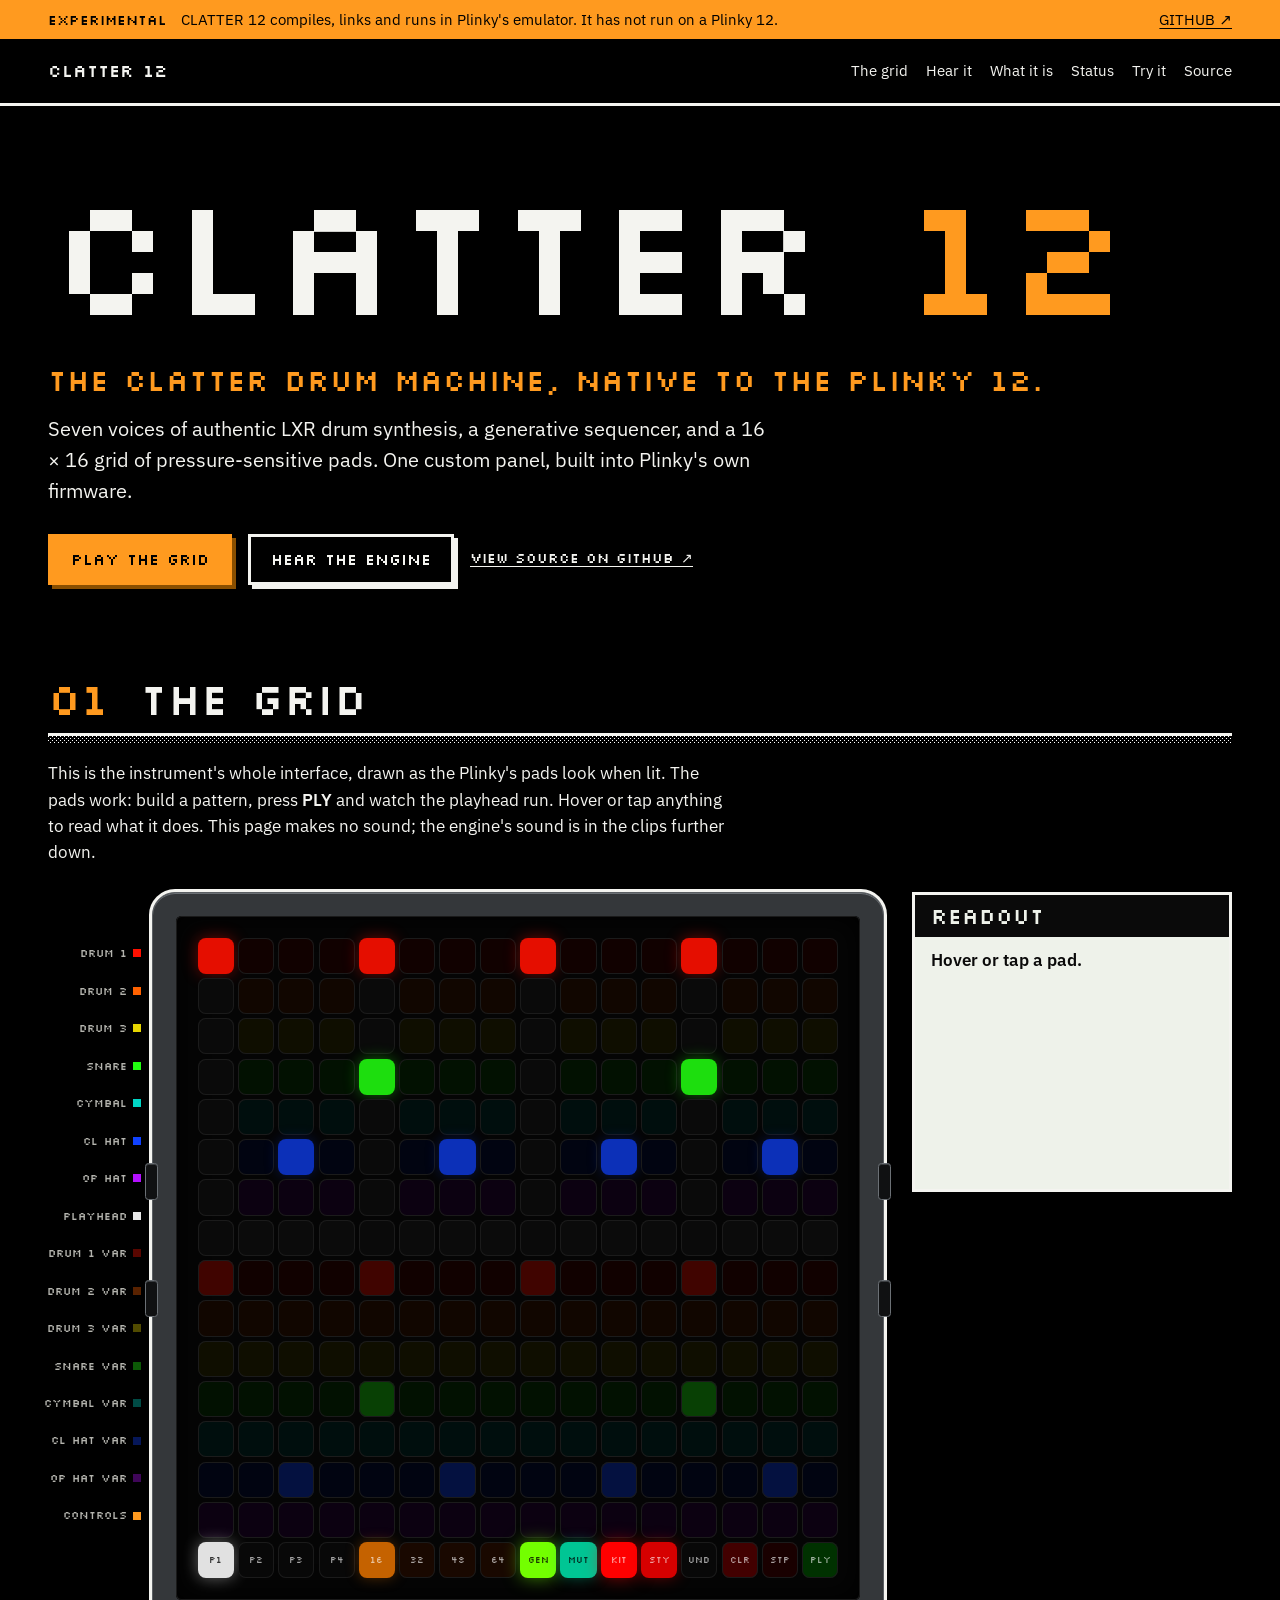
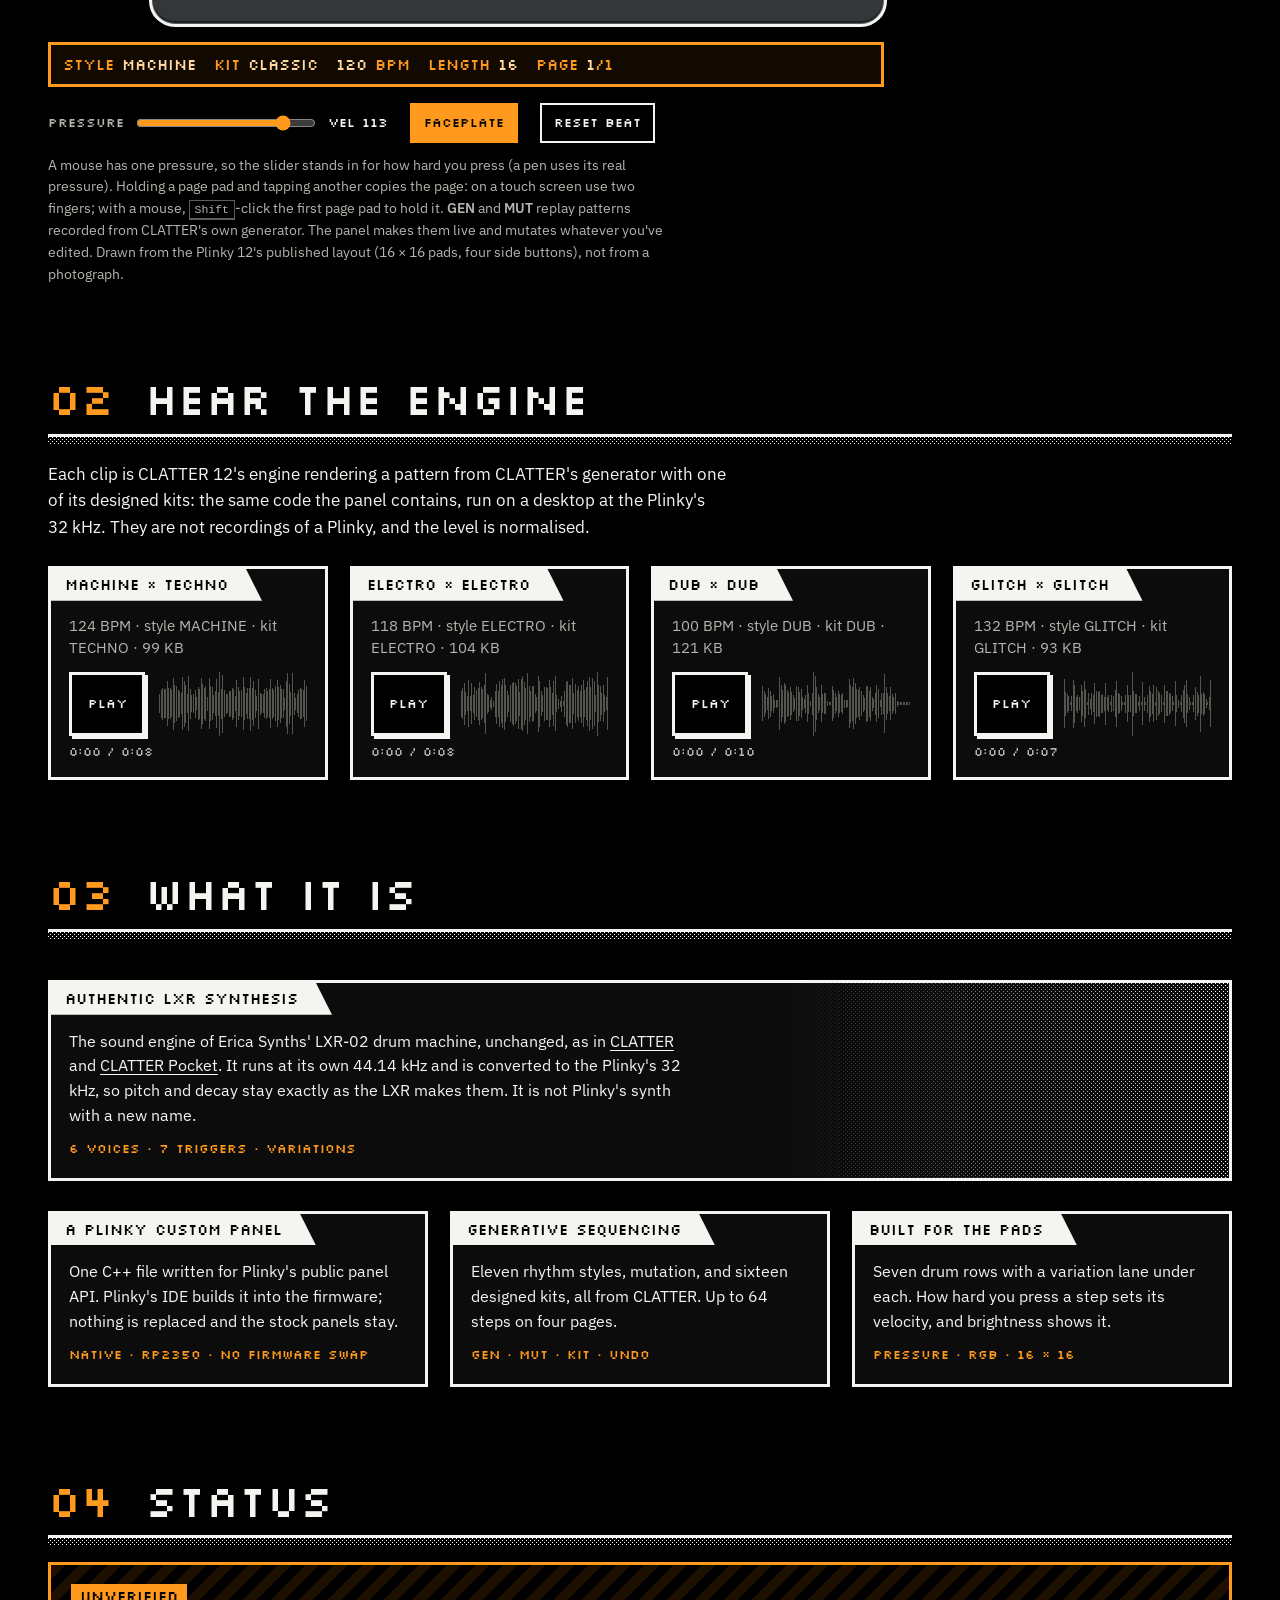
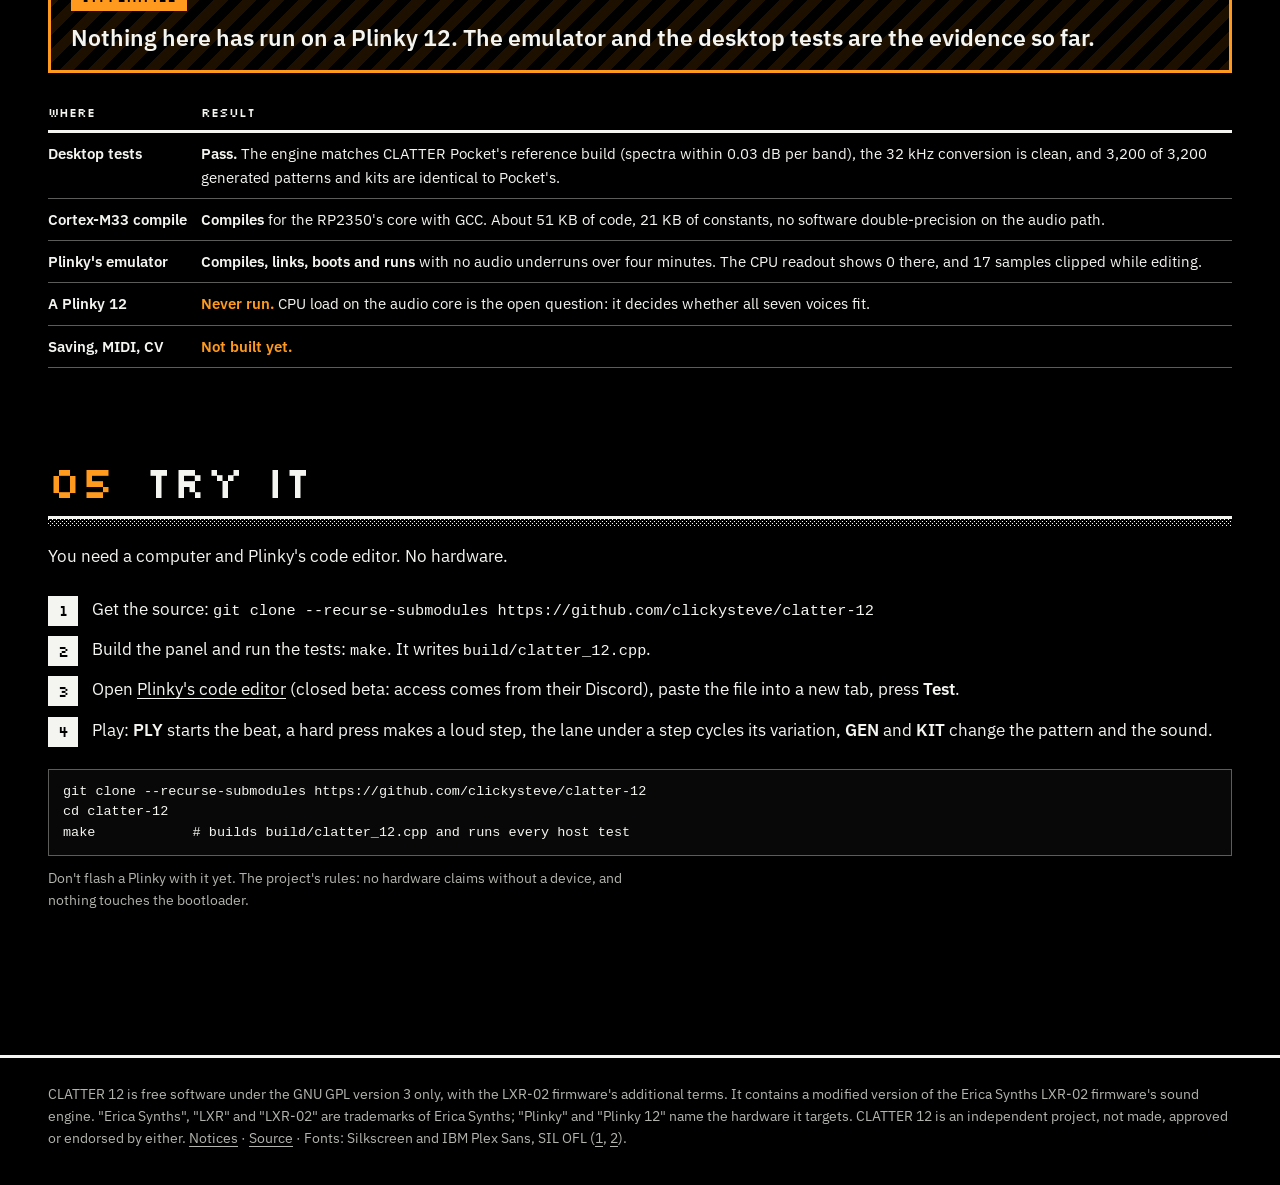
==== docs/index.html @ 09f2aae5 "Project page for GitHub Pages: an interactive Plinky grid in CLATTER's style docs/ is a self-contain" ====
<!doctype html>
<html lang="en">
<head>
<meta charset="utf-8">
<meta name="viewport" content="width=device-width, initial-scale=1">
<title>CLATTER 12</title>
<meta name="description" content="CLATTER's LXR drum synthesis and generative sequencer as a native Plinky 12 custom panel. Experimental: runs in Plinky's emulator, not yet on a Plinky 12.">
<meta property="og:title" content="CLATTER 12">
<meta property="og:description" content="Seven voices of authentic LXR drum synthesis on the Plinky 12's 16 x 16 pressure grid. Experimental: emulator only.">
<meta property="og:type" content="website">
<link rel="icon" href="data:image/svg+xml,%3Csvg xmlns='http://www.w3.org/2000/svg' viewBox='0 0 16 16' shape-rendering='crispEdges'%3E%3Crect width='16' height='16' fill='%23000'/%3E%3Cg fill='%23ff9a1f'%3E%3Crect x='2' y='2' width='4' height='4'/%3E%3Crect x='10' y='2' width='4' height='4'/%3E%3Crect x='2' y='10' width='4' height='4'/%3E%3C/g%3E%3Crect x='10' y='10' width='4' height='4' fill='%23f4f4f0'/%3E%3C/svg%3E">
<link rel="preload" href="assets/fonts/silkscreen-latin-400-normal.woff2" as="font" type="font/woff2" crossorigin>
<link rel="preload" href="assets/fonts/ibm-plex-sans-latin-400-normal.woff2" as="font" type="font/woff2" crossorigin>
<link rel="stylesheet" href="assets/site.css">
<script src="assets/data.js" defer></script>
<script src="assets/site.js" defer></script>
</head>
<body>
<a class="skip" href="#main">Skip to the content</a>
<p class="strip" role="status"><b>EXPERIMENTAL</b> <span>CLATTER 12 compiles, links and runs in Plinky's emulator. It has not run on a Plinky 12.</span> <a href="https://github.com/clickysteve/clatter-12">GITHUB ↗</a></p>

<header class="top">
  <a class="brand" href="#main">CLATTER 12</a>
  <nav aria-label="Site">
    <a href="#grid">The grid</a><a href="#hear">Hear it</a><a href="#what">What it is</a><a href="#status">Status</a><a href="#try">Try it</a><a href="https://github.com/clickysteve/clatter-12">Source</a>
  </nav>
</header>

<main id="main">
<section class="hero" aria-labelledby="h-title">
  <h1 id="h-title" class="title">CLATTER <i>12</i></h1>
  <p class="sub">The CLATTER drum machine, native to the Plinky 12.</p>
  <p class="lede">Seven voices of authentic LXR drum synthesis, a generative sequencer, and a 16 × 16 grid of pressure-sensitive pads. One custom panel, built into Plinky's own firmware.</p>
  <div class="cta">
    <a class="button primary" href="#grid">PLAY THE GRID</a>
    <a class="button" href="#hear">HEAR THE ENGINE</a>
    <a class="link" href="https://github.com/clickysteve/clatter-12">VIEW SOURCE ON GITHUB ↗</a>
  </div>
</section>

<section id="grid" aria-labelledby="h-grid">
  <h2 id="h-grid" class="section"><span>01</span> The grid</h2>
  <p class="intro">This is the instrument's whole interface, drawn as the Plinky's pads look when lit. The pads work: build a pattern, press <b>PLY</b> and watch the playhead run. Hover or tap anything to read what it does. This page makes no sound; the engine's sound is in the clips further down.</p>
  <div class="guide">
    <div class="stage">
      <div class="board faceplate" id="board">
        <div class="plinky" id="plinky">
          <div class="rows" id="rows" aria-hidden="true"></div>
          <div class="panel-face"><div id="pads" role="group" aria-label="The 16 by 16 pad grid"></div></div>
          <button class="side l a" id="tempo-up" type="button" aria-label="Tempo up (left side button, top)"></button>
          <button class="side l b" id="tempo-down" type="button" aria-label="Tempo down (left side button, bottom)"></button>
          <button class="side r a" id="page-up" type="button" aria-label="Page up (right side button, top)"></button>
          <button class="side r b" id="page-down" type="button" aria-label="Page down (right side button, bottom)"></button>
        </div>
      </div>
      <p class="lcd" id="lcd" role="status" aria-live="polite"></p>
      <div class="tools">
        <label>PRESSURE <input id="pressure" type="range" min="0" max="100" value="85" aria-label="Pressure used when a step is entered or re-taken"><output id="pressure-out">VEL 113</output></label>
        <button class="chip" id="face" type="button" aria-pressed="true">FACEPLATE</button>
        <button class="chip" id="reset" type="button">RESET BEAT</button>
      </div>
      <p class="fine">A mouse has one pressure, so the slider stands in for how hard you press (a pen uses its real pressure). Holding a page pad and tapping another copies the page: on a touch screen use two fingers; with a mouse, <kbd>Shift</kbd>-click the first page pad to hold it. <b>GEN</b> and <b>MUT</b> replay patterns recorded from CLATTER's own generator. The panel makes them live and mutates whatever you've edited. Drawn from the Plinky 12's published layout (16 × 16 pads, four side buttons), not from a photograph.</p>
    </div>
    <aside class="readout" id="readout" aria-live="polite" aria-label="What the selected pad does">
      <p class="readout-name" id="ro-name">READOUT</p>
      <p class="readout-kind" id="ro-kind"></p>
      <p class="readout-does" id="ro-does">Hover or tap a pad.</p>
      <p class="readout-try" id="ro-try"></p>
    </aside>
  </div>
</section>

<section id="hear" aria-labelledby="h-hear">
  <h2 id="h-hear" class="section"><span>02</span> Hear the engine</h2>
  <p class="intro">Each clip is CLATTER 12's engine rendering a pattern from CLATTER's generator with one of its designed kits: the same code the panel contains, run on a desktop at the Plinky's 32 kHz. They are not recordings of a Plinky, and the level is normalised.</p>
  <div class="clips" id="clips"></div>
</section>

<section id="what" aria-labelledby="h-what">
  <h2 id="h-what" class="section"><span>03</span> What it is</h2>
  <div class="windows">
    <article class="window wide">
      <h3 class="tab">Authentic LXR synthesis</h3>
      <p>The sound engine of Erica Synths' LXR-02 drum machine, unchanged, as in <a href="https://github.com/clickysteve/clatter">CLATTER</a> and <a href="https://github.com/clickysteve/clatter-pocket">CLATTER Pocket</a>. It runs at its own 44.14 kHz and is converted to the Plinky's 32 kHz, so pitch and decay stay exactly as the LXR makes them. It is not Plinky's synth with a new name.</p>
      <p class="tags">6 VOICES · 7 TRIGGERS · VARIATIONS</p>
    </article>
    <article class="window">
      <h3 class="tab">A Plinky custom panel</h3>
      <p>One C++ file written for Plinky's public panel API. Plinky's IDE builds it into the firmware; nothing is replaced and the stock panels stay.</p>
      <p class="tags">NATIVE · RP2350 · NO FIRMWARE SWAP</p>
    </article>
    <article class="window">
      <h3 class="tab">Generative sequencing</h3>
      <p>Eleven rhythm styles, mutation, and sixteen designed kits, all from CLATTER. Up to 64 steps on four pages.</p>
      <p class="tags">GEN · MUT · KIT · UNDO</p>
    </article>
    <article class="window">
      <h3 class="tab">Built for the pads</h3>
      <p>Seven drum rows with a variation lane under each. How hard you press a step sets its velocity, and brightness shows it.</p>
      <p class="tags">PRESSURE · RGB · 16 × 16</p>
    </article>
  </div>
</section>

<section id="status" aria-labelledby="h-status">
  <h2 id="h-status" class="section"><span>04</span> Status</h2>
  <div class="notice">
    <span class="notice-head">UNVERIFIED</span>
    <p class="notice-body">Nothing here has run on a Plinky 12. The emulator and the desktop tests are the evidence so far.</p>
  </div>
  <div class="scroll" style="margin-top:22px">
    <table>
      <thead><tr><th>Where</th><th>Result</th></tr></thead>
      <tbody>
        <tr><th>Desktop tests</th><td class="ok"><b>Pass.</b> The engine matches CLATTER Pocket's reference build (spectra within 0.03 dB per band), the 32 kHz conversion is clean, and 3,200 of 3,200 generated patterns and kits are identical to Pocket's.</td></tr>
        <tr><th>Cortex-M33 compile</th><td class="ok"><b>Compiles</b> for the RP2350's core with GCC. About 51 KB of code, 21 KB of constants, no software double-precision on the audio path.</td></tr>
        <tr><th>Plinky's emulator</th><td class="ok"><b>Compiles, links, boots and runs</b> with no audio underruns over four minutes. The CPU readout shows 0 there, and 17 samples clipped while editing.</td></tr>
        <tr><th>A Plinky 12</th><td class="no"><b>Never run.</b> CPU load on the audio core is the open question: it decides whether all seven voices fit.</td></tr>
        <tr><th>Saving, MIDI, CV</th><td class="no"><b>Not built yet.</b></td></tr>
      </tbody>
    </table>
  </div>
</section>

<section id="try" aria-labelledby="h-try">
  <h2 id="h-try" class="section"><span>05</span> Try it</h2>
  <p class="intro">You need a computer and Plinky's code editor. No hardware.</p>
  <ol class="steps">
    <li>Get the source: <code>git clone --recurse-submodules https://github.com/clickysteve/clatter-12</code></li>
    <li>Build the panel and run the tests: <code>make</code>. It writes <code>build/clatter_12.cpp</code>.</li>
    <li>Open <a href="https://plinky12.com/codeed.html">Plinky's code editor</a> (closed beta: access comes from their Discord), paste the file into a new tab, press <b>Test</b>.</li>
    <li>Play: <b>PLY</b> starts the beat, a hard press makes a loud step, the lane under a step cycles its variation, <b>GEN</b> and <b>KIT</b> change the pattern and the sound.</li>
  </ol>
  <pre>git clone --recurse-submodules https://github.com/clickysteve/clatter-12
cd clatter-12
make            # builds build/clatter_12.cpp and runs every host test</pre>
  <p class="fine">Don't flash a Plinky with it yet. The project's rules: no hardware claims without a device, and nothing touches the bootloader.</p>
</section>
</main>

<footer class="foot">
  <p>CLATTER 12 is free software under the GNU GPL version 3 only, with the LXR-02 firmware's additional terms. It contains a modified version of the Erica Synths LXR-02 firmware's sound engine. "Erica Synths", "LXR" and "LXR-02" are trademarks of Erica Synths; "Plinky" and "Plinky 12" name the hardware it targets. CLATTER 12 is an independent project, not made, approved or endorsed by either. <a href="https://github.com/clickysteve/clatter-12/blob/main/NOTICE.md">Notices</a> · <a href="https://github.com/clickysteve/clatter-12">Source</a> · Fonts: Silkscreen and IBM Plex Sans, SIL OFL (<a href="assets/fonts/OFL-Silkscreen.txt">1</a>, <a href="assets/fonts/OFL-IBM-Plex.txt">2</a>).</p>
</footer>
</body>
</html>
---- docs/assets/site.css ----
/* CLATTER 12's project page. The visual language is CLATTER Pocket's site (same authors, GPL-3.0):
   a black desktop, heavy frames, titles in tabs with a slanted edge, dither, inverted selection,
   one amber. The Plinky is drawn the way its pads look lit: a black panel, a 16 x 16 field of
   rounded pads, LEDs that glow. Fonts: Silkscreen and IBM Plex Sans (SIL OFL, assets/fonts). */

@font-face { font-family: 'Silkscreen'; src: url('fonts/silkscreen-latin-400-normal.woff2') format('woff2'); font-display: swap; }
@font-face { font-family: 'IBM Plex Sans'; font-weight: 400; src: url('fonts/ibm-plex-sans-latin-400-normal.woff2') format('woff2'); font-display: swap; }
@font-face { font-family: 'IBM Plex Sans'; font-weight: 600; src: url('fonts/ibm-plex-sans-latin-600-normal.woff2') format('woff2'); font-display: swap; }

:root {
  color-scheme: dark;
  --desktop: #000;
  --panel: #0c0c0c;
  --ink: #f4f4f0;
  --dim: #b4b4ae;
  --line: #5c5c58;
  --amber: #ff9a1f;
  --paper: #eef2ea;
  --paper-ink: #0a0a0a;
  --frame: 3px;
  --gutter: clamp(16px, 4vw, 48px);
  --pixel: 'Silkscreen', ui-monospace, Menlo, Consolas, monospace;
  --prose: 'IBM Plex Sans', system-ui, -apple-system, 'Segoe UI', Roboto, sans-serif;
  --dither: url("data:image/svg+xml,%3Csvg xmlns='http://www.w3.org/2000/svg' width='4' height='4' shape-rendering='crispEdges'%3E%3Crect width='1' height='1' fill='%23fff'/%3E%3Crect x='2' y='2' width='1' height='1' fill='%23fff'/%3E%3C/svg%3E");
}

*, *::before, *::after { box-sizing: border-box; }
html { background: var(--desktop); scroll-behavior: smooth; scroll-padding-top: 16px; -webkit-text-size-adjust: 100%; }
body { margin: 0; background: var(--desktop); color: var(--ink); font: 400 17px/1.55 var(--prose); overflow-wrap: break-word; }
@media (prefers-reduced-motion: reduce) {
  html { scroll-behavior: auto; }
  *, *::before, *::after { animation: none !important; transition: none !important; }
}
h1, h2, h3, p, ol, ul, dl, figure { margin: 0; }
p + p { margin-top: .7em; }
a { color: var(--ink); text-underline-offset: 3px; text-decoration-thickness: 1px; }
a:hover { color: var(--amber); }
b { font-weight: 600; }
code { font: .9em ui-monospace, Menlo, Consolas, monospace; }
kbd { display: inline-block; padding: 0 .4em; border: 1px solid var(--line); border-bottom-width: 2px; font: .82em/1.5 ui-monospace, Menlo, Consolas, monospace; white-space: nowrap; }
:focus-visible { outline: 3px solid var(--amber); outline-offset: 3px; }
.vh { position: absolute; width: 1px; height: 1px; overflow: hidden; clip-path: inset(50%); white-space: nowrap; }
.dim { color: var(--dim); }
.skip { position: absolute; left: var(--gutter); top: -60px; z-index: 10; padding: 8px 12px; background: var(--paper); color: var(--paper-ink); }
.skip:focus { top: 8px; }

.strip { display: flex; flex-wrap: wrap; gap: 2px 14px; align-items: baseline; padding: 8px var(--gutter); background: var(--amber); color: #000; font-size: 15px; }
.strip b { font: 400 14px/1.4 var(--pixel); }
.strip a { color: #000; margin-left: auto; }

.top { display: flex; flex-wrap: wrap; gap: 6px 24px; align-items: center; justify-content: space-between; padding: 14px var(--gutter); border-bottom: var(--frame) solid var(--ink); }
.brand { font: 400 18px/1.3 var(--pixel); text-decoration: none; }
.top nav { display: flex; flex-wrap: wrap; gap: 2px 18px; font-size: 15px; }
.top nav a { padding: 6px 0; text-decoration: none; }
.top nav a:hover { text-decoration: underline; }

main > section, .hero { padding: clamp(40px, 7vw, 88px) var(--gutter) 0; max-width: 1280px; margin: 0 auto; }
main > section:last-of-type { padding-bottom: clamp(40px, 7vw, 88px); }
.section { display: flex; gap: .7em; align-items: baseline; padding-bottom: 10px; margin-bottom: 24px; font: 400 clamp(26px, 4.4vw, 44px)/1.15 var(--pixel); border-bottom: var(--frame) solid var(--ink); position: relative; }
.section span { color: var(--amber); }
.section::after { content: ''; position: absolute; left: 0; right: 0; bottom: -11px; height: 8px; background: var(--dither); }
.intro { max-width: 68ch; margin-bottom: 26px; }

/* hero */
.hero { padding-top: clamp(28px, 5vw, 64px); }
.title { font: 400 clamp(44px, 13.4vw, 168px)/.95 var(--pixel); letter-spacing: -.02em; white-space: nowrap; }
.title i { font-style: normal; color: var(--amber); }
.sub { margin-top: clamp(20px, 3vw, 32px); font: 400 clamp(19px, 3.1vw, 30px)/1.25 var(--pixel); color: var(--amber); }
.lede { max-width: 60ch; margin-top: 14px; font-size: clamp(17px, 1.8vw, 20px); }
.cta { display: flex; flex-wrap: wrap; gap: 12px 16px; align-items: center; margin-top: 28px; }
.link { font: 400 14px/1.4 var(--pixel); padding: 8px 0; }
.button { display: inline-block; padding: 13px 20px; border: var(--frame) solid var(--ink); background: var(--desktop); color: var(--ink); font: 400 16px/1.2 var(--pixel); text-decoration: none; cursor: pointer; box-shadow: 4px 4px 0 var(--ink); transition: transform .06s steps(2), box-shadow .06s steps(2); }
.button.primary { background: var(--amber); border-color: var(--amber); color: #000; box-shadow: 4px 4px 0 #8a4f00; }
.button:hover { background: var(--ink); color: #000; border-color: var(--ink); }
.button:active { transform: translate(3px, 3px); box-shadow: 1px 1px 0 var(--ink); }

/* windows */
.windows { display: grid; grid-template-columns: repeat(auto-fit, minmax(min(100%, 300px), 1fr)); gap: 30px 22px; padding-top: 24px; }
.window { position: relative; display: block; padding: 18px; border: var(--frame) solid var(--ink); background: var(--panel); font-size: 16px; }
.window.wide { grid-column: 1 / -1; background: linear-gradient(90deg, var(--panel) 62%, transparent), var(--dither), var(--panel); }
.window.wide p { max-width: 62ch; }
.window .tab { margin: -18px 0 14px -18px; }
.tab { width: fit-content; max-width: calc(100% + 18px); padding: 7px 34px 6px 14px; background: var(--ink); color: #000; font: 400 15px/1.25 var(--pixel); clip-path: polygon(0 0, calc(100% - 16px) 0, 100% 100%, 0 100%); }
.tags { margin-top: 10px; color: var(--amber); font: 400 12.5px/1.75 var(--pixel); }

/* the grid explorer */
.guide { display: grid; grid-template-columns: minmax(0, 1fr) 320px; gap: 22px 28px; align-items: start; }
.stage { min-width: 0; }
.readout { position: sticky; top: 16px; padding: 14px 16px 16px; border: var(--frame) solid var(--ink); background: var(--paper); color: var(--paper-ink); font-size: 16px; min-height: 300px; }
.readout p { margin: 0 0 .55em; }
.readout-name { margin: -14px -16px 10px !important; padding: 8px 16px; background: var(--paper-ink); color: var(--paper); font: 400 22px/1.2 var(--pixel); }
.readout-kind { color: #3c3c38; font-size: 14px; }
.readout-does { font-size: 17px; font-weight: 600; }
.readout-try { margin-top: 12px !important; padding-top: 10px; border-top: 1px solid #9a9a94; font-size: 14.5px; color: #26261f; }

.board { position: relative; }
.board.faceplate { padding-left: 104px; }
.rows { position: absolute; right: calc(100% + 12px); top: 6.1cqw; height: 87.8cqw; display: grid; grid-template-rows: repeat(16, 1fr); font: 400 10.5px/1 var(--pixel); text-align: right; color: var(--dim); }
.rows span { display: flex; align-items: center; justify-content: flex-end; gap: 6px; white-space: nowrap; }
.rows span::after { content: ''; width: 8px; height: 8px; background: var(--k, transparent); }

/* the Plinky 12: a steel case, a black panel, 16 x 16 pads, four side buttons */
.plinky { container-type: inline-size; position: relative; width: 100%; aspect-ratio: 1; padding: 3.2%; border-radius: 1.8cqw; background: #34373a; border: 1px solid #5b5f63; box-shadow: inset 0 1px 0 #6b7075, inset 0 -2px 0 #1f2123, 0 0 0 var(--frame) var(--ink); }
.panel-face { position: relative; height: 100%; padding: 3.1%; border-radius: .8cqw; background: #050505; box-shadow: inset 0 0 0 1px #1a1a1a, inset 0 0 30px #000; }
#pads { display: grid; grid-template-columns: repeat(16, 1fr); grid-template-rows: repeat(16, 1fr); gap: .62cqw; height: 100%; }
.pad { position: relative; display: flex; align-items: center; justify-content: center; min-width: 0; min-height: 0; padding: 0; margin: 0; border: 0; border-radius: 22%; background: #0b0b0b; box-shadow: inset 0 0 0 1px #1b1b1b; cursor: pointer; font: 400 clamp(6px, 1.25cqw, 11px)/1 var(--pixel); color: transparent; -webkit-tap-highlight-color: transparent; touch-action: manipulation; user-select: none; transition: background-color .05s linear; }
.pad:hover { box-shadow: inset 0 0 0 1px #6a6a66; }
.pad:focus-visible { outline: 2px solid var(--amber); outline-offset: 1px; z-index: 2; }
.pad.sel { box-shadow: 0 0 0 2px var(--amber); z-index: 1; }
.pad .t { pointer-events: none; mix-blend-mode: normal; color: var(--tc, transparent); }
.faceplate .pad .t { --tc: var(--lab, rgba(255,255,255,.55)); }
@container (max-width: 480px) { .pad .t { display: none; } }
.side { position: absolute; width: 1.9cqw; height: 5.4cqw; background: #101112; border: 1px solid #6b7075; border-radius: .5cqw; padding: 0; cursor: pointer; box-shadow: inset 0 1px 0 #3a3d40; }
.side:hover { border-color: var(--amber); }
.side:active { background: var(--amber); }
.side.l { left: -1.1%; } .side.r { right: -1.1%; }
.side.a { top: 37%; } .side.b { top: 53%; }

.lcd { margin-top: 18px; padding: 9px 12px; border: var(--frame) solid var(--amber); background: #120a00; color: var(--amber); font: 400 clamp(11px, 1.9vw, 15px)/1.4 var(--pixel); min-height: 2.9em; display: flex; flex-wrap: wrap; gap: 2px 18px; align-items: baseline; }
.lcd b { color: #ffd9a0; font-weight: 400; }

.tools { display: flex; flex-wrap: wrap; gap: 12px 22px; align-items: center; margin-top: 16px; }
.tools label { display: flex; align-items: center; gap: 10px; font: 400 13px/1.2 var(--pixel); color: var(--dim); }
.tools output { color: var(--ink); min-width: 3ch; }
.tools input[type=range] { accent-color: var(--amber); width: 180px; height: 28px; }
.chip { min-height: 40px; padding: 8px 12px; border: 2px solid var(--ink); background: #000; color: var(--ink); font: 400 13px/1.2 var(--pixel); cursor: pointer; }
.chip:hover { border-color: var(--amber); color: var(--amber); }
.chip[aria-pressed="true"] { background: var(--amber); border-color: var(--amber); color: #000; }
.fine { margin-top: 12px; color: var(--dim); font-size: 14px; max-width: 78ch; }

/* audio clips */
.clips { display: grid; grid-template-columns: repeat(auto-fit, minmax(min(100%, 262px), 1fr)); gap: 34px 22px; }
.clip { padding: 18px; }
.clip .meta { color: var(--dim); font-size: 14.5px; margin: 0 0 12px; }
.clip .row { display: flex; gap: 14px; align-items: stretch; }
.play { flex: none; width: 76px; border: var(--frame) solid var(--ink); background: #000; color: var(--ink); font: 400 13px/1.2 var(--pixel); cursor: pointer; box-shadow: 3px 3px 0 var(--ink); }
.play:hover { background: var(--ink); color: #000; }
.play[aria-pressed="true"] { background: var(--amber); border-color: var(--amber); color: #000; box-shadow: 3px 3px 0 #8a4f00; }
.wave { flex: 1 1 0; display: flex; align-items: center; gap: 1px; height: 64px; padding: 0; border: 0; background: none; cursor: pointer; min-width: 0; overflow: hidden; }
.wave i { flex: 1 1 0; min-width: 0; background: #55554f; }
.wave i.on { background: var(--amber); }
.time { margin-top: 8px; color: var(--dim); font: 400 12px/1.3 var(--pixel); }

/* notice, steps, status */
.notice { padding: 18px 20px; border: var(--frame) solid var(--amber); background: repeating-linear-gradient(135deg, #1d1000 0 10px, #000 10px 20px); }
.notice-head { display: inline-block; padding: 3px 9px; background: var(--amber); color: #000; font: 400 15px/1.35 var(--pixel); }
.notice-body { margin: 12px 0 0 !important; font-size: clamp(18px, 2.2vw, 23px); font-weight: 600; line-height: 1.3; }
.steps { list-style: none; padding: 0; counter-reset: step; }
.steps li { counter-increment: step; position: relative; padding: 0 0 14px 44px; }
.steps li::before { content: counter(step); position: absolute; left: 0; top: 0; width: 30px; height: 30px; display: grid; place-items: center; background: var(--ink); color: #000; font: 400 15px/1 var(--pixel); }
.scroll { overflow-x: auto; }
table { width: 100%; border-collapse: collapse; font-size: 15px; }
th, td { padding: 9px 14px 9px 0; text-align: left; vertical-align: top; border-bottom: 1px solid var(--line); }
thead th { font: 400 13px/1.3 var(--pixel); border-bottom: var(--frame) solid var(--ink); white-space: nowrap; }
tbody th { font-weight: 600; white-space: nowrap; }
td.ok b { color: var(--ink); }
td.no b { color: var(--amber); }
pre { margin: 12px 0 0; padding: 12px 14px; border: 1px solid var(--line); background: #080808; overflow-x: auto; font: 13.5px/1.5 ui-monospace, Menlo, Consolas, monospace; }
.foot { margin-top: 56px; padding: 26px var(--gutter) 36px; border-top: var(--frame) solid var(--ink); color: var(--dim); font-size: 14px; }
.foot a { color: var(--dim); }
.foot > * { max-width: 1184px; margin-inline: auto; }

@media (max-width: 980px) {
  .guide { grid-template-columns: minmax(0, 1fr); }
  /* above the grid and pinned to the top of the screen: a tap has to show its answer in view */
  .readout { order: 0; top: 0; z-index: 5; height: 150px; min-height: 0; padding: 10px 14px 12px; font-size: 14px; overflow-y: auto; }
  .readout-name { margin: -10px -14px 8px !important; padding: 6px 14px; font-size: 17px; }
  .readout-kind, .readout-try { display: none; }
  .readout-does { font-size: 14.5px; line-height: 1.4; margin: 0; }
  .stage { order: 1; }
}
@media (max-width: 680px) {
  body { font-size: 16px; }
  .rows { display: none; }
  .board.faceplate { padding-left: 0; }
  .strip a { margin-left: 0; }
  .cta .button { flex: 1 1 100%; text-align: center; }
  .window.wide { background: var(--panel); }
  .side { display: none; }
}
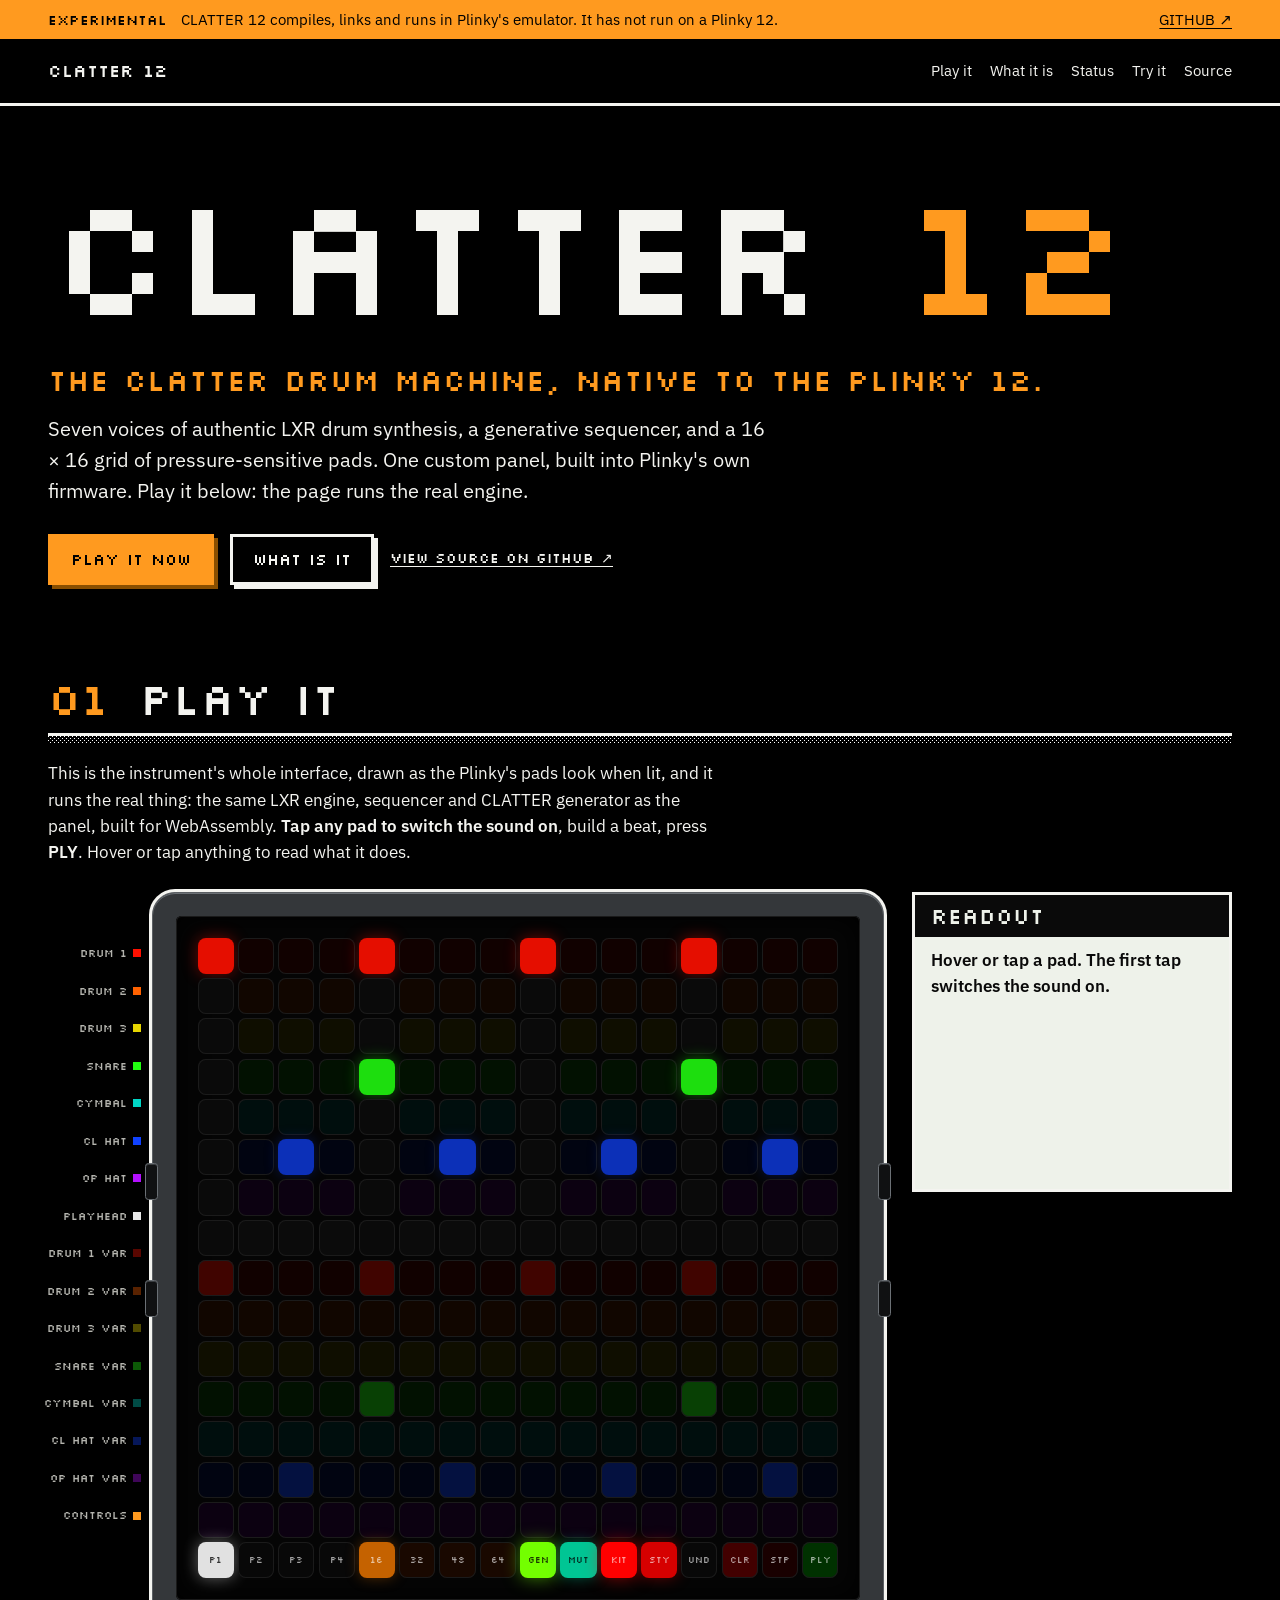
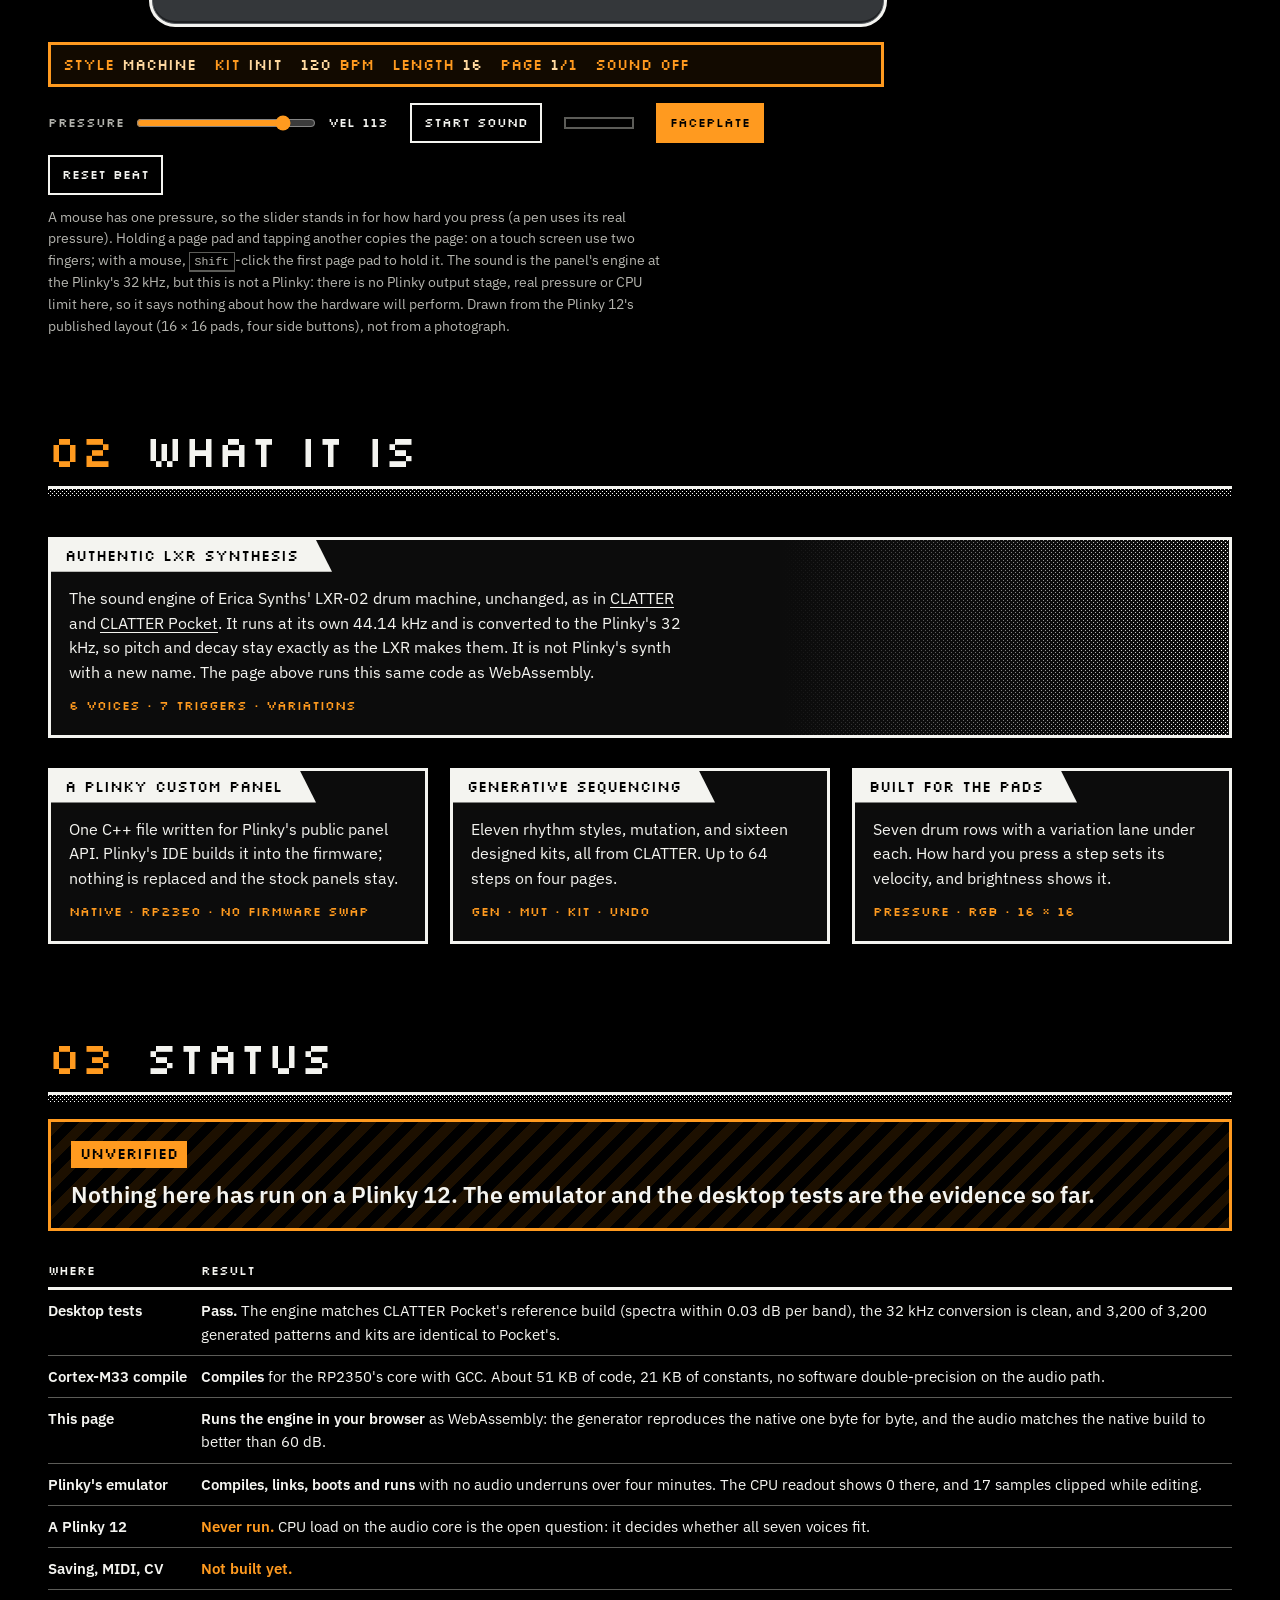
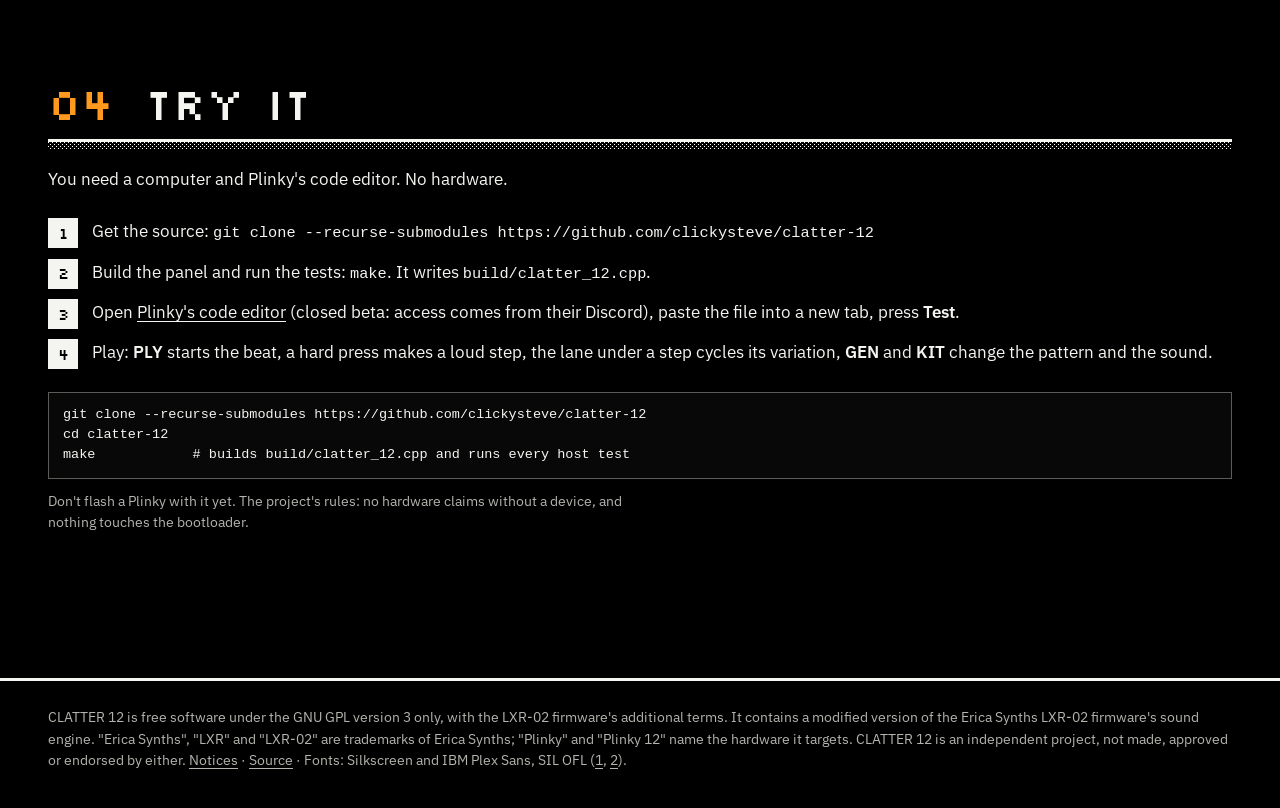
==== commit 5f289fcb: "The project page plays: the real engine, sequencer and generator in the browser The demo page now ru" ====
--- a/docs/index.html
+++ b/docs/index.html
@@ -12,7 +12,6 @@
 <link rel="preload" href="assets/fonts/silkscreen-latin-400-normal.woff2" as="font" type="font/woff2" crossorigin>
 <link rel="preload" href="assets/fonts/ibm-plex-sans-latin-400-normal.woff2" as="font" type="font/woff2" crossorigin>
 <link rel="stylesheet" href="assets/site.css">
-<script src="assets/data.js" defer></script>
 <script src="assets/site.js" defer></script>
 </head>
 <body>
@@ -22,7 +21,7 @@
 <header class="top">
   <a class="brand" href="#main">CLATTER 12</a>
   <nav aria-label="Site">
-    <a href="#grid">The grid</a><a href="#hear">Hear it</a><a href="#what">What it is</a><a href="#status">Status</a><a href="#try">Try it</a><a href="https://github.com/clickysteve/clatter-12">Source</a>
+    <a href="#grid">Play it</a><a href="#what">What it is</a><a href="#status">Status</a><a href="#try">Try it</a><a href="https://github.com/clickysteve/clatter-12">Source</a>
   </nav>
 </header>
 
@@ -30,17 +29,17 @@
 <section class="hero" aria-labelledby="h-title">
   <h1 id="h-title" class="title">CLATTER <i>12</i></h1>
   <p class="sub">The CLATTER drum machine, native to the Plinky 12.</p>
-  <p class="lede">Seven voices of authentic LXR drum synthesis, a generative sequencer, and a 16 × 16 grid of pressure-sensitive pads. One custom panel, built into Plinky's own firmware.</p>
+  <p class="lede">Seven voices of authentic LXR drum synthesis, a generative sequencer, and a 16 × 16 grid of pressure-sensitive pads. One custom panel, built into Plinky's own firmware. Play it below: the page runs the real engine.</p>
   <div class="cta">
-    <a class="button primary" href="#grid">PLAY THE GRID</a>
-    <a class="button" href="#hear">HEAR THE ENGINE</a>
+    <a class="button primary" href="#grid">PLAY IT NOW</a>
+    <a class="button" href="#what">WHAT IS IT</a>
     <a class="link" href="https://github.com/clickysteve/clatter-12">VIEW SOURCE ON GITHUB ↗</a>
   </div>
 </section>
 
 <section id="grid" aria-labelledby="h-grid">
-  <h2 id="h-grid" class="section"><span>01</span> The grid</h2>
-  <p class="intro">This is the instrument's whole interface, drawn as the Plinky's pads look when lit. The pads work: build a pattern, press <b>PLY</b> and watch the playhead run. Hover or tap anything to read what it does. This page makes no sound; the engine's sound is in the clips further down.</p>
+  <h2 id="h-grid" class="section"><span>01</span> Play it</h2>
+  <p class="intro">This is the instrument's whole interface, drawn as the Plinky's pads look when lit, and it runs the real thing: the same LXR engine, sequencer and CLATTER generator as the panel, built for WebAssembly. <b>Tap any pad to switch the sound on</b>, build a beat, press <b>PLY</b>. Hover or tap anything to read what it does.</p>
   <div class="guide">
     <div class="stage">
       <div class="board faceplate" id="board">
@@ -56,10 +55,11 @@
       <p class="lcd" id="lcd" role="status" aria-live="polite"></p>
       <div class="tools">
         <label>PRESSURE <input id="pressure" type="range" min="0" max="100" value="85" aria-label="Pressure used when a step is entered or re-taken"><output id="pressure-out">VEL 113</output></label>
+        <button class="chip" id="sound" type="button" aria-pressed="false">START SOUND</button><span class="meter" aria-hidden="true"><i id="meter"></i></span>
         <button class="chip" id="face" type="button" aria-pressed="true">FACEPLATE</button>
         <button class="chip" id="reset" type="button">RESET BEAT</button>
       </div>
-      <p class="fine">A mouse has one pressure, so the slider stands in for how hard you press (a pen uses its real pressure). Holding a page pad and tapping another copies the page: on a touch screen use two fingers; with a mouse, <kbd>Shift</kbd>-click the first page pad to hold it. <b>GEN</b> and <b>MUT</b> replay patterns recorded from CLATTER's own generator. The panel makes them live and mutates whatever you've edited. Drawn from the Plinky 12's published layout (16 × 16 pads, four side buttons), not from a photograph.</p>
+      <p class="fine">A mouse has one pressure, so the slider stands in for how hard you press (a pen uses its real pressure). Holding a page pad and tapping another copies the page: on a touch screen use two fingers; with a mouse, <kbd>Shift</kbd>-click the first page pad to hold it. The sound is the panel's engine at the Plinky's 32 kHz, but this is not a Plinky: there is no Plinky output stage, real pressure or CPU limit here, so it says nothing about how the hardware will perform. Drawn from the Plinky 12's published layout (16 × 16 pads, four side buttons), not from a photograph.</p>
     </div>
     <aside class="readout" id="readout" aria-live="polite" aria-label="What the selected pad does">
       <p class="readout-name" id="ro-name">READOUT</p>
@@ -70,18 +70,12 @@
   </div>
 </section>
 
-<section id="hear" aria-labelledby="h-hear">
-  <h2 id="h-hear" class="section"><span>02</span> Hear the engine</h2>
-  <p class="intro">Each clip is CLATTER 12's engine rendering a pattern from CLATTER's generator with one of its designed kits: the same code the panel contains, run on a desktop at the Plinky's 32 kHz. They are not recordings of a Plinky, and the level is normalised.</p>
-  <div class="clips" id="clips"></div>
-</section>
-
 <section id="what" aria-labelledby="h-what">
-  <h2 id="h-what" class="section"><span>03</span> What it is</h2>
+  <h2 id="h-what" class="section"><span>02</span> What it is</h2>
   <div class="windows">
     <article class="window wide">
       <h3 class="tab">Authentic LXR synthesis</h3>
-      <p>The sound engine of Erica Synths' LXR-02 drum machine, unchanged, as in <a href="https://github.com/clickysteve/clatter">CLATTER</a> and <a href="https://github.com/clickysteve/clatter-pocket">CLATTER Pocket</a>. It runs at its own 44.14 kHz and is converted to the Plinky's 32 kHz, so pitch and decay stay exactly as the LXR makes them. It is not Plinky's synth with a new name.</p>
+      <p>The sound engine of Erica Synths' LXR-02 drum machine, unchanged, as in <a href="https://github.com/clickysteve/clatter">CLATTER</a> and <a href="https://github.com/clickysteve/clatter-pocket">CLATTER Pocket</a>. It runs at its own 44.14 kHz and is converted to the Plinky's 32 kHz, so pitch and decay stay exactly as the LXR makes them. It is not Plinky's synth with a new name. The page above runs this same code as WebAssembly.</p>
       <p class="tags">6 VOICES · 7 TRIGGERS · VARIATIONS</p>
     </article>
     <article class="window">
@@ -103,7 +97,7 @@
 </section>
 
 <section id="status" aria-labelledby="h-status">
-  <h2 id="h-status" class="section"><span>04</span> Status</h2>
+  <h2 id="h-status" class="section"><span>03</span> Status</h2>
   <div class="notice">
     <span class="notice-head">UNVERIFIED</span>
     <p class="notice-body">Nothing here has run on a Plinky 12. The emulator and the desktop tests are the evidence so far.</p>
@@ -114,6 +108,7 @@
       <tbody>
         <tr><th>Desktop tests</th><td class="ok"><b>Pass.</b> The engine matches CLATTER Pocket's reference build (spectra within 0.03 dB per band), the 32 kHz conversion is clean, and 3,200 of 3,200 generated patterns and kits are identical to Pocket's.</td></tr>
         <tr><th>Cortex-M33 compile</th><td class="ok"><b>Compiles</b> for the RP2350's core with GCC. About 51 KB of code, 21 KB of constants, no software double-precision on the audio path.</td></tr>
+        <tr><th>This page</th><td class="ok"><b>Runs the engine in your browser</b> as WebAssembly: the generator reproduces the native one byte for byte, and the audio matches the native build to better than 60 dB.</td></tr>
         <tr><th>Plinky's emulator</th><td class="ok"><b>Compiles, links, boots and runs</b> with no audio underruns over four minutes. The CPU readout shows 0 there, and 17 samples clipped while editing.</td></tr>
         <tr><th>A Plinky 12</th><td class="no"><b>Never run.</b> CPU load on the audio core is the open question: it decides whether all seven voices fit.</td></tr>
         <tr><th>Saving, MIDI, CV</th><td class="no"><b>Not built yet.</b></td></tr>
@@ -123,7 +118,7 @@
 </section>
 
 <section id="try" aria-labelledby="h-try">
-  <h2 id="h-try" class="section"><span>05</span> Try it</h2>
+  <h2 id="h-try" class="section"><span>04</span> Try it</h2>
   <p class="intro">You need a computer and Plinky's code editor. No hardware.</p>
   <ol class="steps">
     <li>Get the source: <code>git clone --recurse-submodules https://github.com/clickysteve/clatter-12</code></li>
--- a/docs/assets/site.css
+++ b/docs/assets/site.css
@@ -126,20 +126,9 @@
 .chip { min-height: 40px; padding: 8px 12px; border: 2px solid var(--ink); background: #000; color: var(--ink); font: 400 13px/1.2 var(--pixel); cursor: pointer; }
 .chip:hover { border-color: var(--amber); color: var(--amber); }
 .chip[aria-pressed="true"] { background: var(--amber); border-color: var(--amber); color: #000; }
+.meter { display: inline-block; width: 70px; height: 12px; border: 2px solid var(--line); vertical-align: middle; }
+.meter i { display: block; height: 100%; width: 0; background: var(--amber); }
 .fine { margin-top: 12px; color: var(--dim); font-size: 14px; max-width: 78ch; }
-
-/* audio clips */
-.clips { display: grid; grid-template-columns: repeat(auto-fit, minmax(min(100%, 262px), 1fr)); gap: 34px 22px; }
-.clip { padding: 18px; }
-.clip .meta { color: var(--dim); font-size: 14.5px; margin: 0 0 12px; }
-.clip .row { display: flex; gap: 14px; align-items: stretch; }
-.play { flex: none; width: 76px; border: var(--frame) solid var(--ink); background: #000; color: var(--ink); font: 400 13px/1.2 var(--pixel); cursor: pointer; box-shadow: 3px 3px 0 var(--ink); }
-.play:hover { background: var(--ink); color: #000; }
-.play[aria-pressed="true"] { background: var(--amber); border-color: var(--amber); color: #000; box-shadow: 3px 3px 0 #8a4f00; }
-.wave { flex: 1 1 0; display: flex; align-items: center; gap: 1px; height: 64px; padding: 0; border: 0; background: none; cursor: pointer; min-width: 0; overflow: hidden; }
-.wave i { flex: 1 1 0; min-width: 0; background: #55554f; }
-.wave i.on { background: var(--amber); }
-.time { margin-top: 8px; color: var(--dim); font: 400 12px/1.3 var(--pixel); }
 
 /* notice, steps, status */
 .notice { padding: 18px 20px; border: var(--frame) solid var(--amber); background: repeating-linear-gradient(135deg, #1d1000 0 10px, #000 10px 20px); }
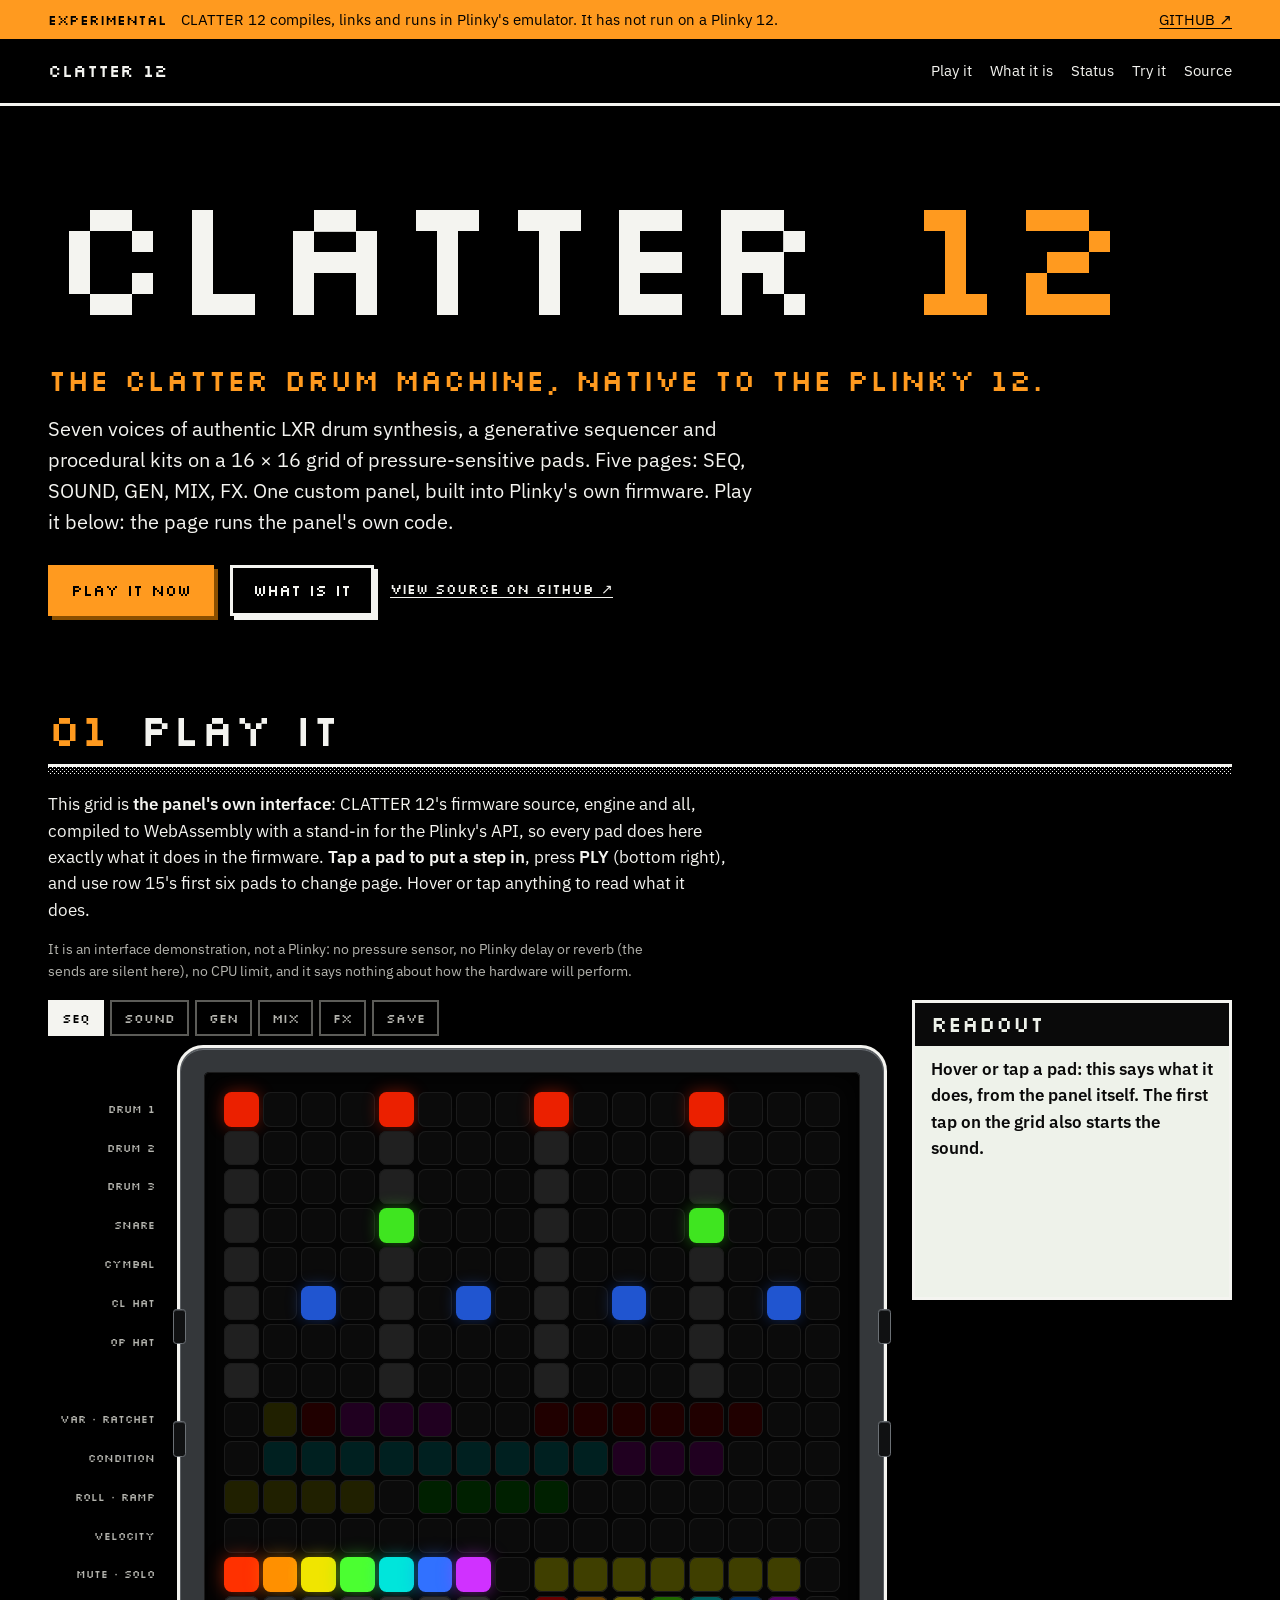
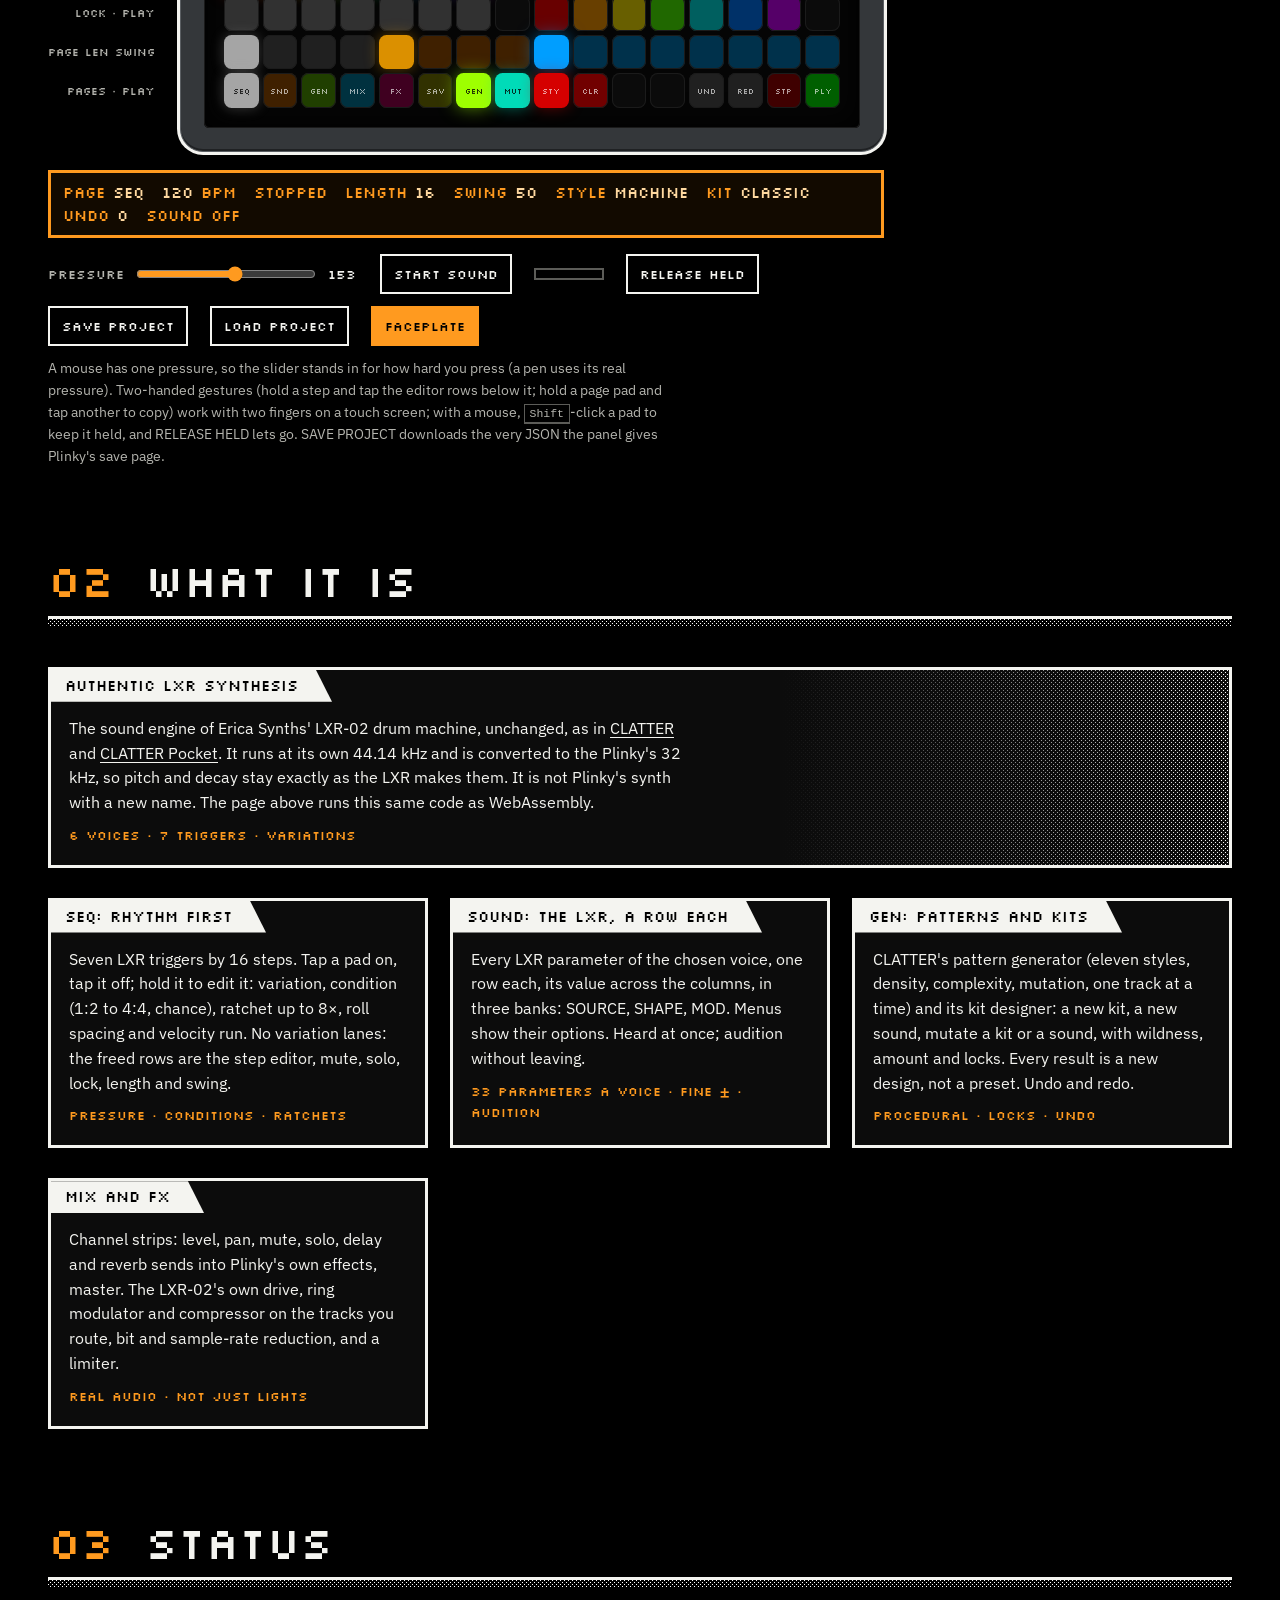
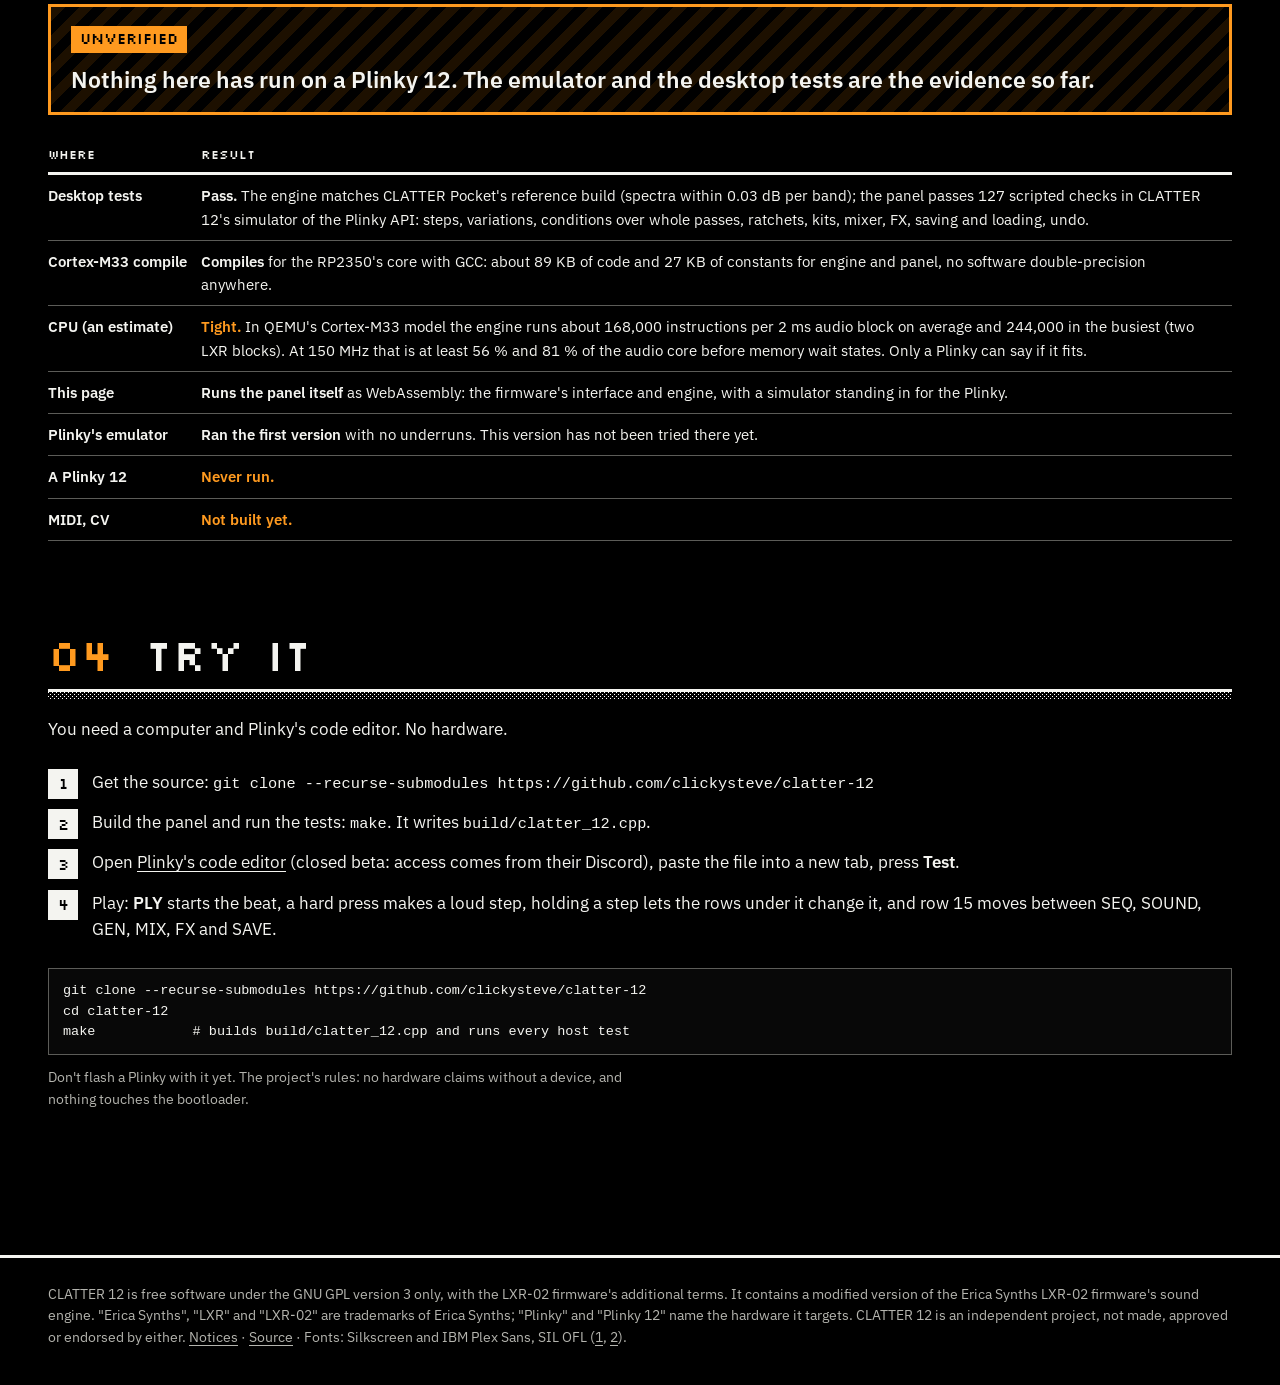
==== commit 9f6ea30a: "Pages, real kit generation, conditions, ratchets, mixer, FX, saving The panel becomes a five-page in" ====
--- a/docs/index.html
+++ b/docs/index.html
@@ -4,7 +4,7 @@
 <meta charset="utf-8">
 <meta name="viewport" content="width=device-width, initial-scale=1">
 <title>CLATTER 12</title>
-<meta name="description" content="CLATTER's LXR drum synthesis and generative sequencer as a native Plinky 12 custom panel. Experimental: runs in Plinky's emulator, not yet on a Plinky 12.">
+<meta name="description" content="CLATTER's LXR drum synthesis and generative sequencer as a native Plinky 12 custom panel: SEQ, SOUND, GEN, MIX and FX pages on the 16 x 16 pressure grid. Experimental: not yet run on a Plinky 12.">
 <meta property="og:title" content="CLATTER 12">
 <meta property="og:description" content="Seven voices of authentic LXR drum synthesis on the Plinky 12's 16 x 16 pressure grid. Experimental: emulator only.">
 <meta property="og:type" content="website">
@@ -29,7 +29,7 @@
 <section class="hero" aria-labelledby="h-title">
   <h1 id="h-title" class="title">CLATTER <i>12</i></h1>
   <p class="sub">The CLATTER drum machine, native to the Plinky 12.</p>
-  <p class="lede">Seven voices of authentic LXR drum synthesis, a generative sequencer, and a 16 × 16 grid of pressure-sensitive pads. One custom panel, built into Plinky's own firmware. Play it below: the page runs the real engine.</p>
+  <p class="lede">Seven voices of authentic LXR drum synthesis, a generative sequencer and procedural kits on a 16 × 16 grid of pressure-sensitive pads. Five pages: SEQ, SOUND, GEN, MIX, FX. One custom panel, built into Plinky's own firmware. Play it below: the page runs the panel's own code.</p>
   <div class="cta">
     <a class="button primary" href="#grid">PLAY IT NOW</a>
     <a class="button" href="#what">WHAT IS IT</a>
@@ -39,33 +39,40 @@
 
 <section id="grid" aria-labelledby="h-grid">
   <h2 id="h-grid" class="section"><span>01</span> Play it</h2>
-  <p class="intro">This is the instrument's whole interface, drawn as the Plinky's pads look when lit, and it runs the real thing: the same LXR engine, sequencer and CLATTER generator as the panel, built for WebAssembly. <b>Tap any pad to switch the sound on</b>, build a beat, press <b>PLY</b>. Hover or tap anything to read what it does.</p>
+  <p class="intro">This grid is <b>the panel's own interface</b>: CLATTER 12's firmware source, engine and all, compiled to WebAssembly with a stand-in for the Plinky's API, so every pad does here exactly what it does in the firmware. <b>Tap a pad to put a step in</b>, press <b>PLY</b> (bottom right), and use row 15's first six pads to change page. Hover or tap anything to read what it does.</p>
+  <p class="fine" style="margin:-10px 0 18px">It is an interface demonstration, not a Plinky: no pressure sensor, no Plinky delay or reverb (the sends are silent here), no CPU limit, and it says nothing about how the hardware will perform.</p>
   <div class="guide">
     <div class="stage">
+      <div class="pagebar" id="pagebar" role="group" aria-label="Pages (the same as row 15's first six pads)">
+        <button type="button" data-page="0">SEQ</button><button type="button" data-page="1">SOUND</button><button type="button" data-page="2">GEN</button><button type="button" data-page="3">MIX</button><button type="button" data-page="4">FX</button><button type="button" data-page="5">SAVE</button>
+      </div>
       <div class="board faceplate" id="board">
         <div class="plinky" id="plinky">
           <div class="rows" id="rows" aria-hidden="true"></div>
-          <div class="panel-face"><div id="pads" role="group" aria-label="The 16 by 16 pad grid"></div></div>
+          <div class="panel-face"><div id="pads" role="group" aria-label="The 16 by 16 pad grid"></div>
+            <div class="savepage" id="savepage" hidden><p><b>SAVE PAGE</b>On a Plinky this is Plinky's own save and load page: CLATTER 12 writes the whole project to a song slot. Here, use SAVE PROJECT and LOAD PROJECT below (the same file).</p></div>
+          </div>
           <button class="side l a" id="tempo-up" type="button" aria-label="Tempo up (left side button, top)"></button>
           <button class="side l b" id="tempo-down" type="button" aria-label="Tempo down (left side button, bottom)"></button>
-          <button class="side r a" id="page-up" type="button" aria-label="Page up (right side button, top)"></button>
-          <button class="side r b" id="page-down" type="button" aria-label="Page down (right side button, bottom)"></button>
+          <button class="side r a" id="page-up" type="button" aria-label="Previous page (right side button, top)"></button>
+          <button class="side r b" id="page-down" type="button" aria-label="Next page (right side button, bottom)"></button>
         </div>
       </div>
       <p class="lcd" id="lcd" role="status" aria-live="polite"></p>
       <div class="tools">
-        <label>PRESSURE <input id="pressure" type="range" min="0" max="100" value="85" aria-label="Pressure used when a step is entered or re-taken"><output id="pressure-out">VEL 113</output></label>
-        <button class="chip" id="sound" type="button" aria-pressed="false">START SOUND</button><span class="meter" aria-hidden="true"><i id="meter"></i></span>
+        <label>PRESSURE <input id="pressure" type="range" min="10" max="100" value="60" aria-label="Pressure of a click (0-255)"><output id="pressure-out">153</output></label>
+        <button class="chip" id="sound" type="button" aria-pressed="false">LOADING...</button><span class="meter" aria-hidden="true"><i id="meter"></i></span>
+        <button class="chip" id="release" type="button">RELEASE HELD</button>
+        <button class="chip" id="save" type="button">SAVE PROJECT</button>
+        <label class="chip filechip">LOAD PROJECT<input id="load" type="file" accept=".json,application/json"></label>
         <button class="chip" id="face" type="button" aria-pressed="true">FACEPLATE</button>
-        <button class="chip" id="reset" type="button">RESET BEAT</button>
       </div>
-      <p class="fine">A mouse has one pressure, so the slider stands in for how hard you press (a pen uses its real pressure). Holding a page pad and tapping another copies the page: on a touch screen use two fingers; with a mouse, <kbd>Shift</kbd>-click the first page pad to hold it. The sound is the panel's engine at the Plinky's 32 kHz, but this is not a Plinky: there is no Plinky output stage, real pressure or CPU limit here, so it says nothing about how the hardware will perform. Drawn from the Plinky 12's published layout (16 × 16 pads, four side buttons), not from a photograph.</p>
+      <p class="fine">A mouse has one pressure, so the slider stands in for how hard you press (a pen uses its real pressure). Two-handed gestures (hold a step and tap the editor rows below it; hold a page pad and tap another to copy) work with two fingers on a touch screen; with a mouse, <kbd>Shift</kbd>-click a pad to keep it held, and RELEASE HELD lets go. SAVE PROJECT downloads the very JSON the panel gives Plinky's save page.</p>
     </div>
     <aside class="readout" id="readout" aria-live="polite" aria-label="What the selected pad does">
       <p class="readout-name" id="ro-name">READOUT</p>
       <p class="readout-kind" id="ro-kind"></p>
       <p class="readout-does" id="ro-does">Hover or tap a pad.</p>
-      <p class="readout-try" id="ro-try"></p>
     </aside>
   </div>
 </section>
@@ -79,19 +86,24 @@
       <p class="tags">6 VOICES · 7 TRIGGERS · VARIATIONS</p>
     </article>
     <article class="window">
-      <h3 class="tab">A Plinky custom panel</h3>
-      <p>One C++ file written for Plinky's public panel API. Plinky's IDE builds it into the firmware; nothing is replaced and the stock panels stay.</p>
-      <p class="tags">NATIVE · RP2350 · NO FIRMWARE SWAP</p>
+      <h3 class="tab">SEQ: rhythm first</h3>
+      <p>Seven LXR triggers by 16 steps. Tap a pad on, tap it off; hold it to edit it: variation, condition (1:2 to 4:4, chance), ratchet up to 8×, roll spacing and velocity run. No variation lanes: the freed rows are the step editor, mute, solo, lock, length and swing.</p>
+      <p class="tags">PRESSURE · CONDITIONS · RATCHETS</p>
     </article>
     <article class="window">
-      <h3 class="tab">Generative sequencing</h3>
-      <p>Eleven rhythm styles, mutation, and sixteen designed kits, all from CLATTER. Up to 64 steps on four pages.</p>
-      <p class="tags">GEN · MUT · KIT · UNDO</p>
+      <h3 class="tab">SOUND: the LXR, a row each</h3>
+      <p>Every LXR parameter of the chosen voice, one row each, its value across the columns, in three banks: SOURCE, SHAPE, MOD. Menus show their options. Heard at once; audition without leaving.</p>
+      <p class="tags">33 PARAMETERS A VOICE · FINE ± · AUDITION</p>
     </article>
     <article class="window">
-      <h3 class="tab">Built for the pads</h3>
-      <p>Seven drum rows with a variation lane under each. How hard you press a step sets its velocity, and brightness shows it.</p>
-      <p class="tags">PRESSURE · RGB · 16 × 16</p>
+      <h3 class="tab">GEN: patterns and kits</h3>
+      <p>CLATTER's pattern generator (eleven styles, density, complexity, mutation, one track at a time) and its kit designer: a new kit, a new sound, mutate a kit or a sound, with wildness, amount and locks. Every result is a new design, not a preset. Undo and redo.</p>
+      <p class="tags">PROCEDURAL · LOCKS · UNDO</p>
+    </article>
+    <article class="window">
+      <h3 class="tab">MIX and FX</h3>
+      <p>Channel strips: level, pan, mute, solo, delay and reverb sends into Plinky's own effects, master. The LXR-02's own drive, ring modulator and compressor on the tracks you route, bit and sample-rate reduction, and a limiter.</p>
+      <p class="tags">REAL AUDIO · NOT JUST LIGHTS</p>
     </article>
   </div>
 </section>
@@ -106,12 +118,13 @@
     <table>
       <thead><tr><th>Where</th><th>Result</th></tr></thead>
       <tbody>
-        <tr><th>Desktop tests</th><td class="ok"><b>Pass.</b> The engine matches CLATTER Pocket's reference build (spectra within 0.03 dB per band), the 32 kHz conversion is clean, and 3,200 of 3,200 generated patterns and kits are identical to Pocket's.</td></tr>
-        <tr><th>Cortex-M33 compile</th><td class="ok"><b>Compiles</b> for the RP2350's core with GCC. About 51 KB of code, 21 KB of constants, no software double-precision on the audio path.</td></tr>
-        <tr><th>This page</th><td class="ok"><b>Runs the engine in your browser</b> as WebAssembly: the generator reproduces the native one byte for byte, and the audio matches the native build to better than 60 dB.</td></tr>
-        <tr><th>Plinky's emulator</th><td class="ok"><b>Compiles, links, boots and runs</b> with no audio underruns over four minutes. The CPU readout shows 0 there, and 17 samples clipped while editing.</td></tr>
-        <tr><th>A Plinky 12</th><td class="no"><b>Never run.</b> CPU load on the audio core is the open question: it decides whether all seven voices fit.</td></tr>
-        <tr><th>Saving, MIDI, CV</th><td class="no"><b>Not built yet.</b></td></tr>
+        <tr><th>Desktop tests</th><td class="ok"><b>Pass.</b> The engine matches CLATTER Pocket's reference build (spectra within 0.03 dB per band); the panel passes 127 scripted checks in CLATTER 12's simulator of the Plinky API: steps, variations, conditions over whole passes, ratchets, kits, mixer, FX, saving and loading, undo.</td></tr>
+        <tr><th>Cortex-M33 compile</th><td class="ok"><b>Compiles</b> for the RP2350's core with GCC: about 89 KB of code and 27 KB of constants for engine and panel, no software double-precision anywhere.</td></tr>
+        <tr><th>CPU (an estimate)</th><td class="no"><b>Tight.</b> In QEMU's Cortex-M33 model the engine runs about 168,000 instructions per 2 ms audio block on average and 244,000 in the busiest (two LXR blocks). At 150 MHz that is at least 56 % and 81 % of the audio core before memory wait states. Only a Plinky can say if it fits.</td></tr>
+        <tr><th>This page</th><td class="ok"><b>Runs the panel itself</b> as WebAssembly: the firmware's interface and engine, with a simulator standing in for the Plinky.</td></tr>
+        <tr><th>Plinky's emulator</th><td class="ok"><b>Ran the first version</b> with no underruns. This version has not been tried there yet.</td></tr>
+        <tr><th>A Plinky 12</th><td class="no"><b>Never run.</b></td></tr>
+        <tr><th>MIDI, CV</th><td class="no"><b>Not built yet.</b></td></tr>
       </tbody>
     </table>
   </div>
@@ -124,7 +137,7 @@
     <li>Get the source: <code>git clone --recurse-submodules https://github.com/clickysteve/clatter-12</code></li>
     <li>Build the panel and run the tests: <code>make</code>. It writes <code>build/clatter_12.cpp</code>.</li>
     <li>Open <a href="https://plinky12.com/codeed.html">Plinky's code editor</a> (closed beta: access comes from their Discord), paste the file into a new tab, press <b>Test</b>.</li>
-    <li>Play: <b>PLY</b> starts the beat, a hard press makes a loud step, the lane under a step cycles its variation, <b>GEN</b> and <b>KIT</b> change the pattern and the sound.</li>
+    <li>Play: <b>PLY</b> starts the beat, a hard press makes a loud step, holding a step lets the rows under it change it, and row 15 moves between SEQ, SOUND, GEN, MIX, FX and SAVE.</li>
   </ol>
   <pre>git clone --recurse-submodules https://github.com/clickysteve/clatter-12
 cd clatter-12
--- a/docs/assets/site.css
+++ b/docs/assets/site.css
@@ -94,8 +94,8 @@
 .readout-try { margin-top: 12px !important; padding-top: 10px; border-top: 1px solid #9a9a94; font-size: 14.5px; color: #26261f; }
 
 .board { position: relative; }
-.board.faceplate { padding-left: 104px; }
-.rows { position: absolute; right: calc(100% + 12px); top: 6.1cqw; height: 87.8cqw; display: grid; grid-template-rows: repeat(16, 1fr); font: 400 10.5px/1 var(--pixel); text-align: right; color: var(--dim); }
+.board.faceplate { padding-left: 132px; }
+.rows { position: absolute; right: calc(100% + 12px); top: 6.2cqw; height: 94.5cqw; display: grid; grid-template-rows: repeat(16, 1fr); font: 400 10.5px/1 var(--pixel); text-align: right; color: var(--dim); }
 .rows span { display: flex; align-items: center; justify-content: flex-end; gap: 6px; white-space: nowrap; }
 .rows span::after { content: ''; width: 8px; height: 8px; background: var(--k, transparent); }
 
@@ -167,3 +167,14 @@
   .window.wide { background: var(--panel); }
   .side { display: none; }
 }
+
+/* pages and the save page (the panel's own pages, as row 15 and Plinky's side buttons reach them) */
+.pagebar { display: flex; flex-wrap: wrap; gap: 6px; margin-bottom: 12px; }
+.pagebar button { min-height: 36px; padding: 6px 12px; border: 2px solid var(--line); background: #000; color: var(--dim); font: 400 13px/1.2 var(--pixel); cursor: pointer; }
+.pagebar button[aria-pressed="true"] { background: var(--ink); border-color: var(--ink); color: #000; }
+.panel-face { position: relative; }
+.savepage { position: absolute; inset: 22% 8%; display: grid; place-items: center; padding: 16px; border: 2px dashed var(--amber); background: rgba(0,0,0,.82); color: var(--ink); font-size: 15px; text-align: center; }
+.savepage[hidden] { display: none; }
+.savepage b { display: block; margin-bottom: 8px; color: var(--amber); font: 400 16px/1.2 var(--pixel); }
+.filechip { position: relative; display: inline-flex; align-items: center; color: var(--ink) !important; }
+.filechip input { position: absolute; inset: 0; opacity: 0; cursor: pointer; }
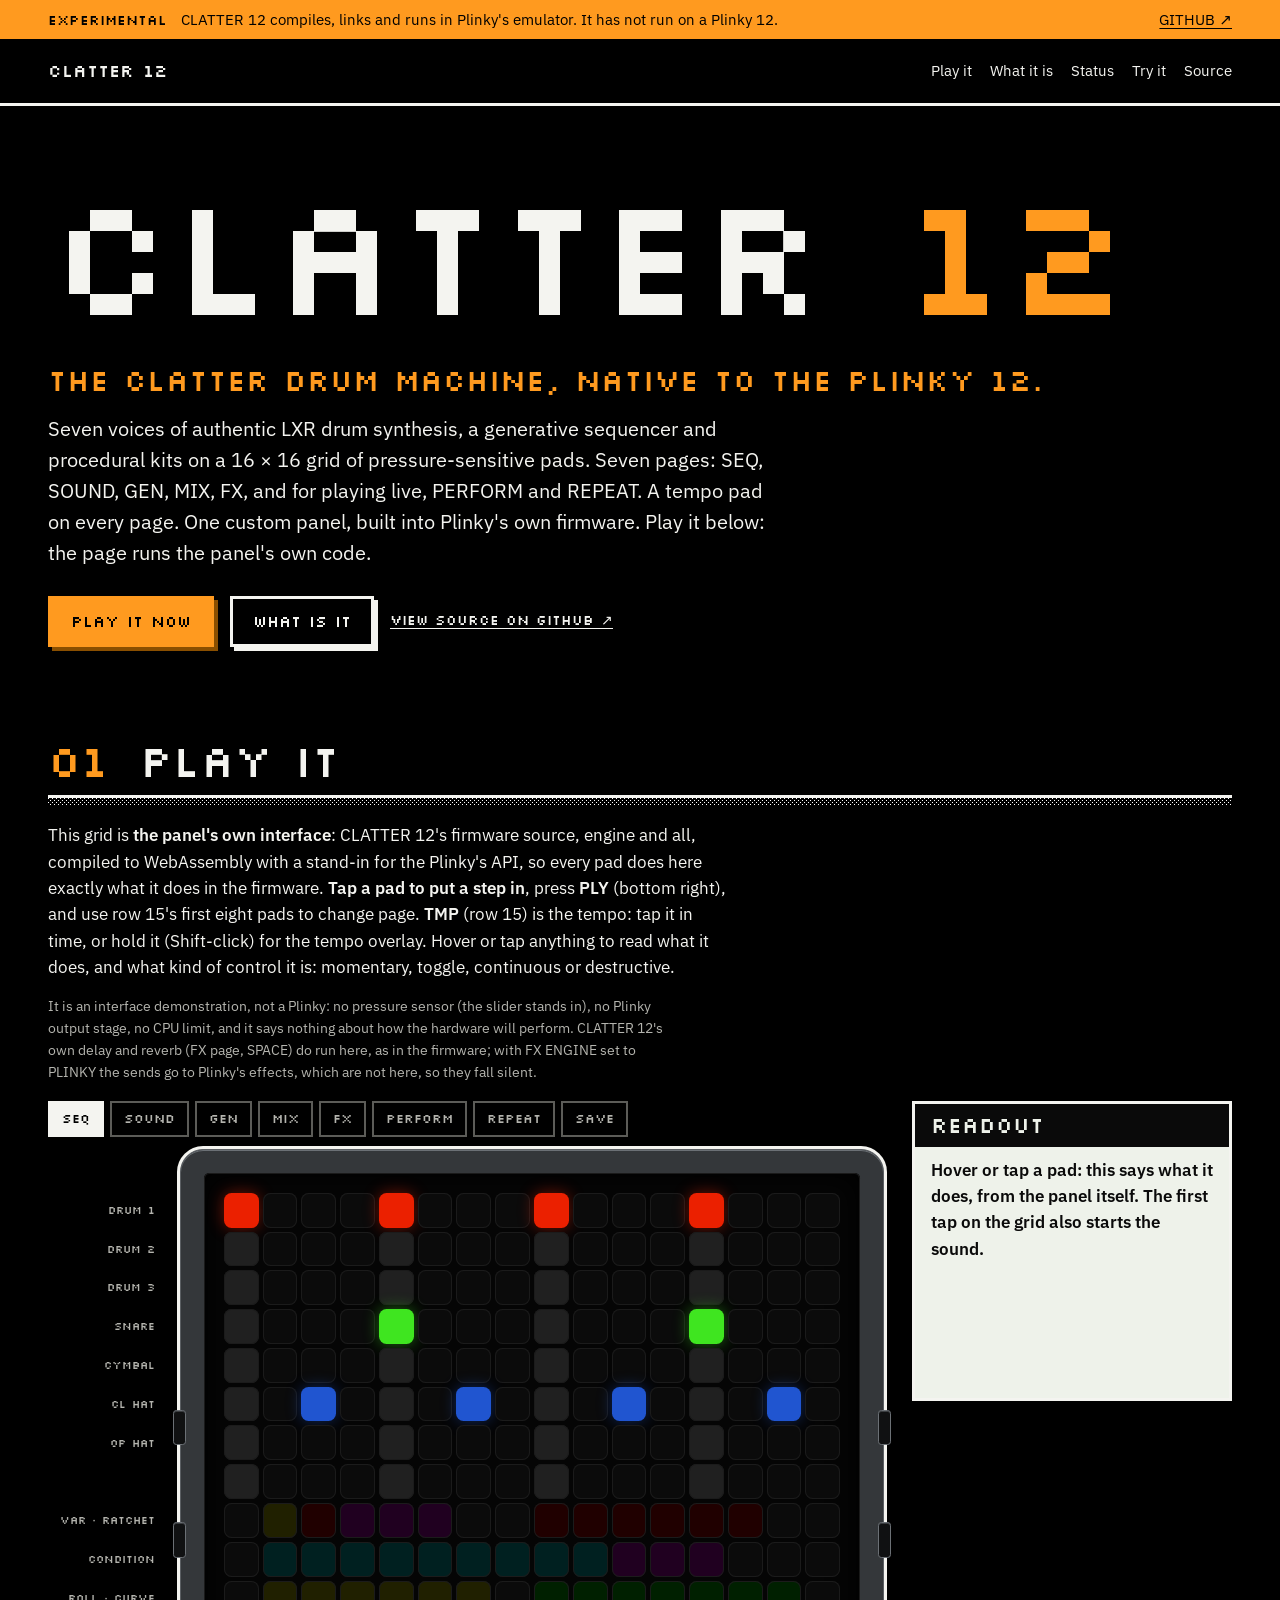
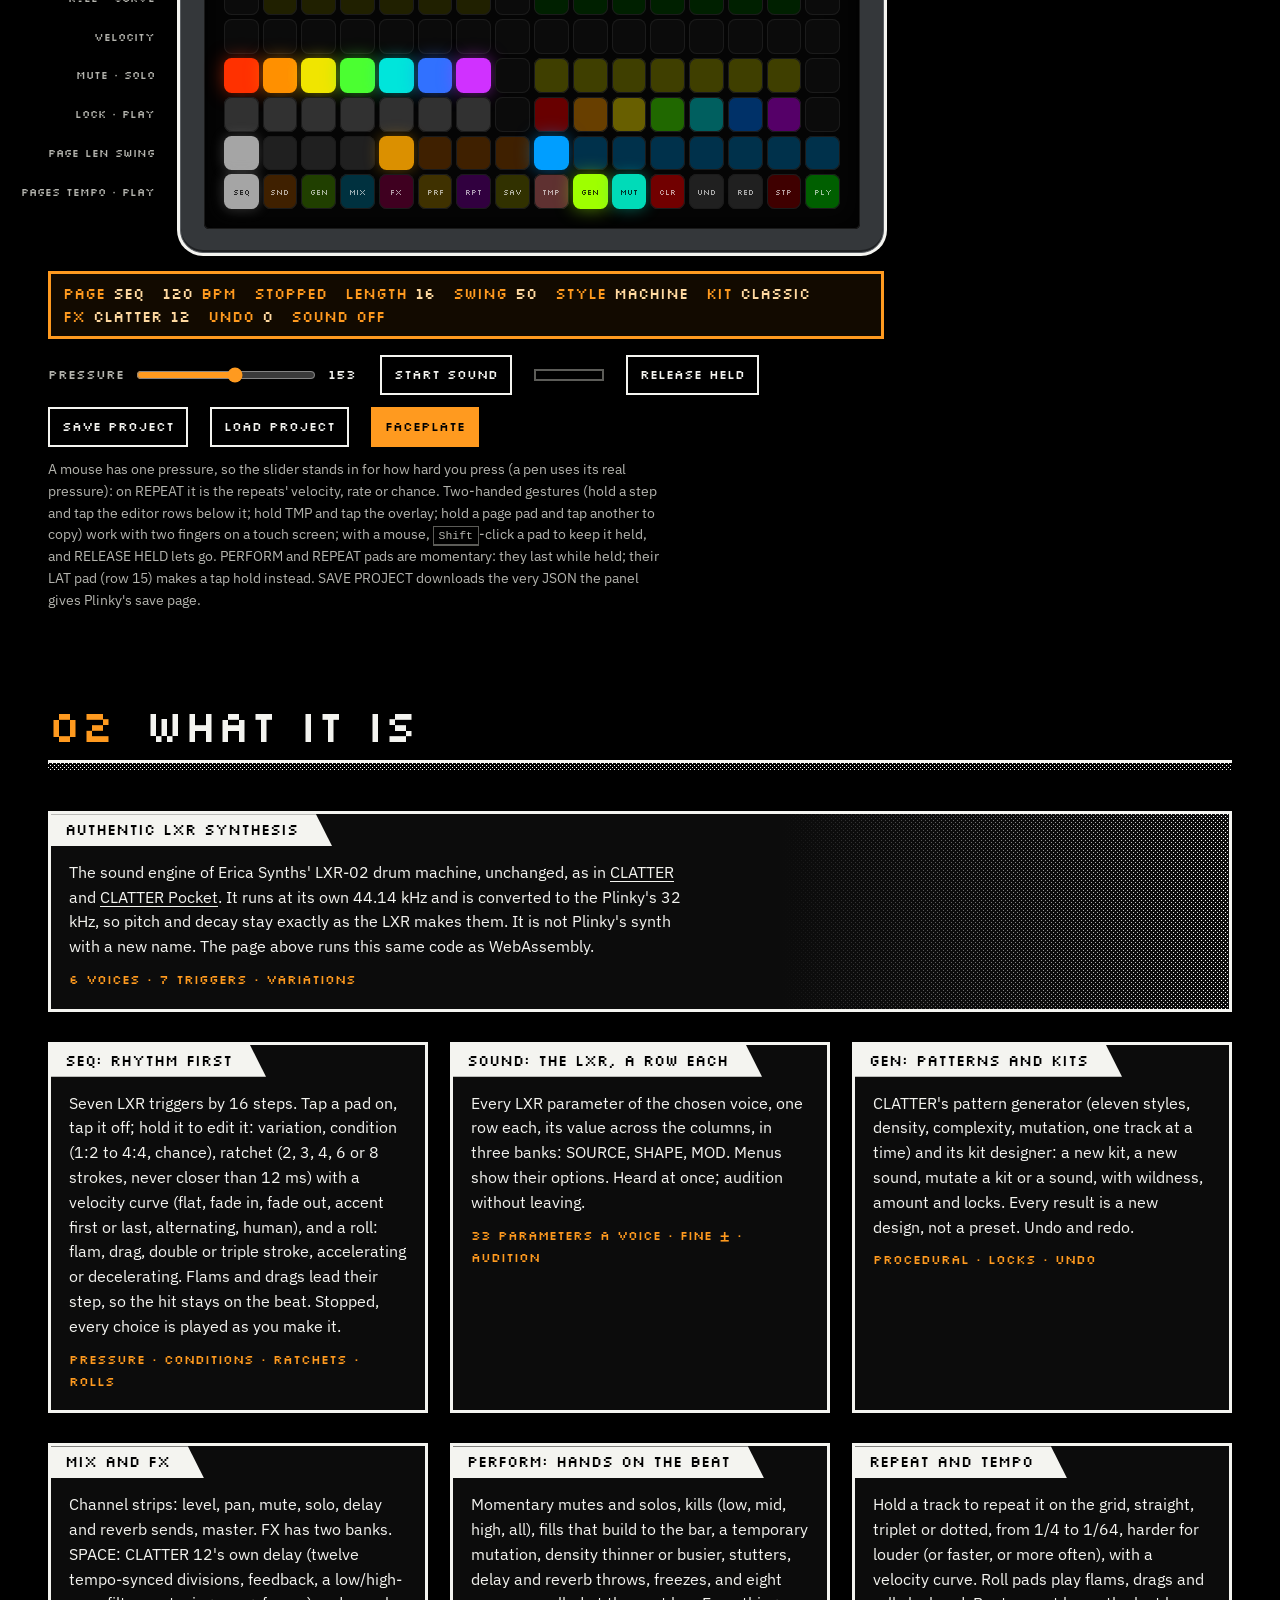
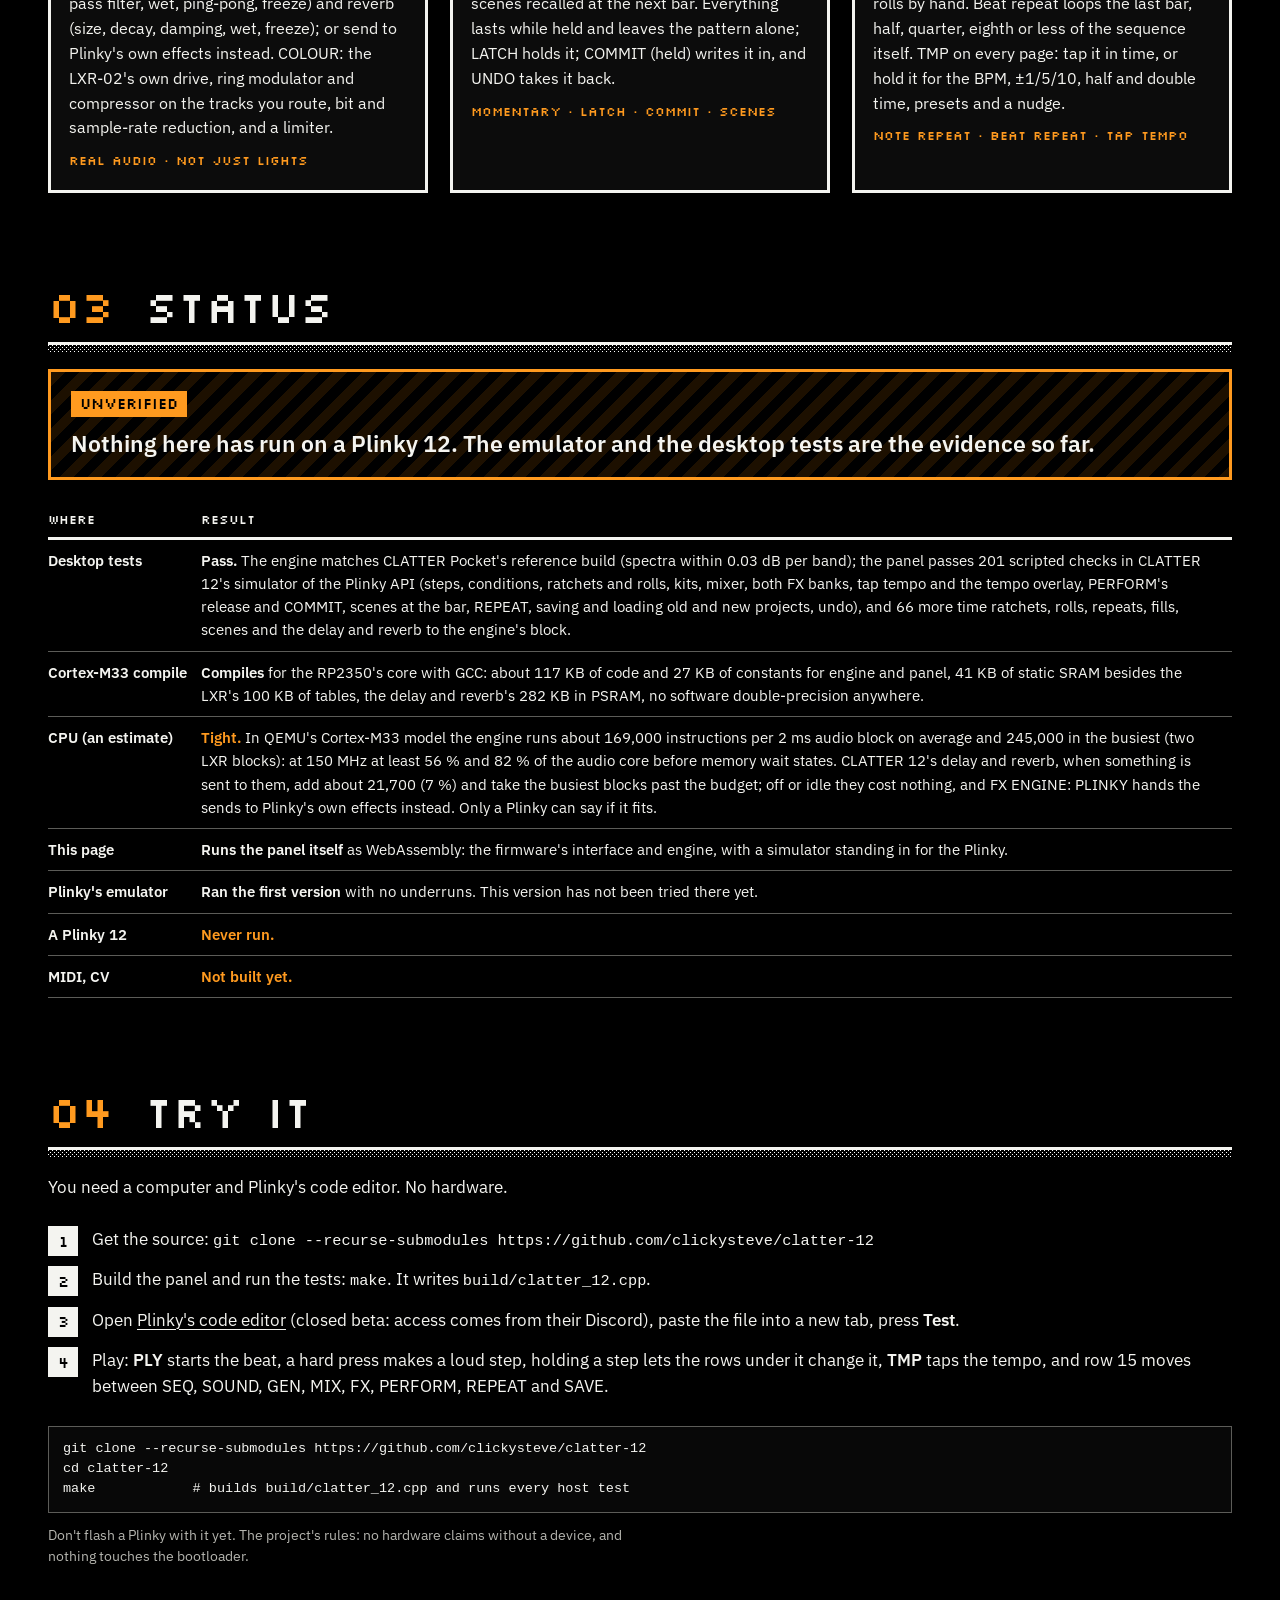
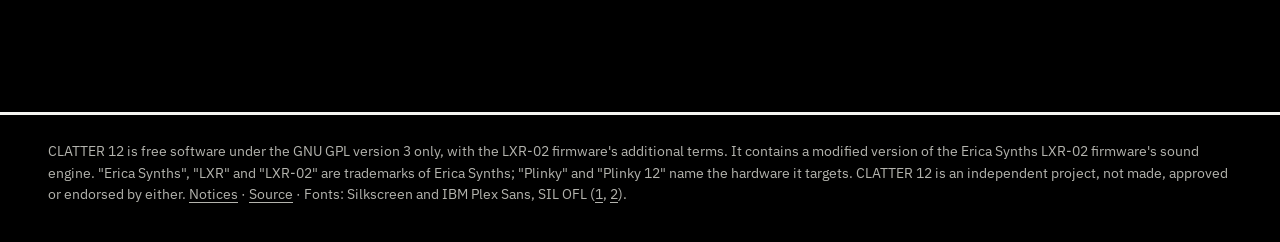
==== commit d854eda1: "Performance and musicality: delay and reverb, tempo, rolls, PERFORM, REPEAT Audit (docs/AUDIT.md): t" ====
--- a/docs/index.html
+++ b/docs/index.html
@@ -4,7 +4,7 @@
 <meta charset="utf-8">
 <meta name="viewport" content="width=device-width, initial-scale=1">
 <title>CLATTER 12</title>
-<meta name="description" content="CLATTER's LXR drum synthesis and generative sequencer as a native Plinky 12 custom panel: SEQ, SOUND, GEN, MIX and FX pages on the 16 x 16 pressure grid. Experimental: not yet run on a Plinky 12.">
+<meta name="description" content="CLATTER's LXR drum synthesis and generative sequencer as a native Plinky 12 custom panel: SEQ, SOUND, GEN, MIX, FX, PERFORM and REPEAT pages on the 16 x 16 pressure grid, with its own delay and reverb, rolls, repeats and tap tempo. Experimental: not yet run on a Plinky 12.">
 <meta property="og:title" content="CLATTER 12">
 <meta property="og:description" content="Seven voices of authentic LXR drum synthesis on the Plinky 12's 16 x 16 pressure grid. Experimental: emulator only.">
 <meta property="og:type" content="website">
@@ -29,7 +29,7 @@
 <section class="hero" aria-labelledby="h-title">
   <h1 id="h-title" class="title">CLATTER <i>12</i></h1>
   <p class="sub">The CLATTER drum machine, native to the Plinky 12.</p>
-  <p class="lede">Seven voices of authentic LXR drum synthesis, a generative sequencer and procedural kits on a 16 × 16 grid of pressure-sensitive pads. Five pages: SEQ, SOUND, GEN, MIX, FX. One custom panel, built into Plinky's own firmware. Play it below: the page runs the panel's own code.</p>
+  <p class="lede">Seven voices of authentic LXR drum synthesis, a generative sequencer and procedural kits on a 16 × 16 grid of pressure-sensitive pads. Seven pages: SEQ, SOUND, GEN, MIX, FX, and for playing live, PERFORM and REPEAT. A tempo pad on every page. One custom panel, built into Plinky's own firmware. Play it below: the page runs the panel's own code.</p>
   <div class="cta">
     <a class="button primary" href="#grid">PLAY IT NOW</a>
     <a class="button" href="#what">WHAT IS IT</a>
@@ -39,12 +39,12 @@
 
 <section id="grid" aria-labelledby="h-grid">
   <h2 id="h-grid" class="section"><span>01</span> Play it</h2>
-  <p class="intro">This grid is <b>the panel's own interface</b>: CLATTER 12's firmware source, engine and all, compiled to WebAssembly with a stand-in for the Plinky's API, so every pad does here exactly what it does in the firmware. <b>Tap a pad to put a step in</b>, press <b>PLY</b> (bottom right), and use row 15's first six pads to change page. Hover or tap anything to read what it does.</p>
-  <p class="fine" style="margin:-10px 0 18px">It is an interface demonstration, not a Plinky: no pressure sensor, no Plinky delay or reverb (the sends are silent here), no CPU limit, and it says nothing about how the hardware will perform.</p>
+  <p class="intro">This grid is <b>the panel's own interface</b>: CLATTER 12's firmware source, engine and all, compiled to WebAssembly with a stand-in for the Plinky's API, so every pad does here exactly what it does in the firmware. <b>Tap a pad to put a step in</b>, press <b>PLY</b> (bottom right), and use row 15's first eight pads to change page. <b>TMP</b> (row 15) is the tempo: tap it in time, or hold it (Shift-click) for the tempo overlay. Hover or tap anything to read what it does, and what kind of control it is: momentary, toggle, continuous or destructive.</p>
+  <p class="fine" style="margin:-10px 0 18px">It is an interface demonstration, not a Plinky: no pressure sensor (the slider stands in), no Plinky output stage, no CPU limit, and it says nothing about how the hardware will perform. CLATTER 12's own delay and reverb (FX page, SPACE) do run here, as in the firmware; with FX ENGINE set to PLINKY the sends go to Plinky's effects, which are not here, so they fall silent.</p>
   <div class="guide">
     <div class="stage">
-      <div class="pagebar" id="pagebar" role="group" aria-label="Pages (the same as row 15's first six pads)">
-        <button type="button" data-page="0">SEQ</button><button type="button" data-page="1">SOUND</button><button type="button" data-page="2">GEN</button><button type="button" data-page="3">MIX</button><button type="button" data-page="4">FX</button><button type="button" data-page="5">SAVE</button>
+      <div class="pagebar" id="pagebar" role="group" aria-label="Pages (the same as row 15's first eight pads)">
+        <button type="button" data-page="0">SEQ</button><button type="button" data-page="1">SOUND</button><button type="button" data-page="2">GEN</button><button type="button" data-page="3">MIX</button><button type="button" data-page="4">FX</button><button type="button" data-page="5">PERFORM</button><button type="button" data-page="6">REPEAT</button><button type="button" data-page="7">SAVE</button>
       </div>
       <div class="board faceplate" id="board">
         <div class="plinky" id="plinky">
@@ -67,7 +67,7 @@
         <label class="chip filechip">LOAD PROJECT<input id="load" type="file" accept=".json,application/json"></label>
         <button class="chip" id="face" type="button" aria-pressed="true">FACEPLATE</button>
       </div>
-      <p class="fine">A mouse has one pressure, so the slider stands in for how hard you press (a pen uses its real pressure). Two-handed gestures (hold a step and tap the editor rows below it; hold a page pad and tap another to copy) work with two fingers on a touch screen; with a mouse, <kbd>Shift</kbd>-click a pad to keep it held, and RELEASE HELD lets go. SAVE PROJECT downloads the very JSON the panel gives Plinky's save page.</p>
+      <p class="fine">A mouse has one pressure, so the slider stands in for how hard you press (a pen uses its real pressure): on REPEAT it is the repeats' velocity, rate or chance. Two-handed gestures (hold a step and tap the editor rows below it; hold TMP and tap the overlay; hold a page pad and tap another to copy) work with two fingers on a touch screen; with a mouse, <kbd>Shift</kbd>-click a pad to keep it held, and RELEASE HELD lets go. PERFORM and REPEAT pads are momentary: they last while held; their LAT pad (row 15) makes a tap hold instead. SAVE PROJECT downloads the very JSON the panel gives Plinky's save page.</p>
     </div>
     <aside class="readout" id="readout" aria-live="polite" aria-label="What the selected pad does">
       <p class="readout-name" id="ro-name">READOUT</p>
@@ -87,8 +87,8 @@
     </article>
     <article class="window">
       <h3 class="tab">SEQ: rhythm first</h3>
-      <p>Seven LXR triggers by 16 steps. Tap a pad on, tap it off; hold it to edit it: variation, condition (1:2 to 4:4, chance), ratchet up to 8×, roll spacing and velocity run. No variation lanes: the freed rows are the step editor, mute, solo, lock, length and swing.</p>
-      <p class="tags">PRESSURE · CONDITIONS · RATCHETS</p>
+      <p>Seven LXR triggers by 16 steps. Tap a pad on, tap it off; hold it to edit it: variation, condition (1:2 to 4:4, chance), ratchet (2, 3, 4, 6 or 8 strokes, never closer than 12 ms) with a velocity curve (flat, fade in, fade out, accent first or last, alternating, human), and a roll: flam, drag, double or triple stroke, accelerating or decelerating. Flams and drags lead their step, so the hit stays on the beat. Stopped, every choice is played as you make it.</p>
+      <p class="tags">PRESSURE · CONDITIONS · RATCHETS · ROLLS</p>
     </article>
     <article class="window">
       <h3 class="tab">SOUND: the LXR, a row each</h3>
@@ -102,8 +102,18 @@
     </article>
     <article class="window">
       <h3 class="tab">MIX and FX</h3>
-      <p>Channel strips: level, pan, mute, solo, delay and reverb sends into Plinky's own effects, master. The LXR-02's own drive, ring modulator and compressor on the tracks you route, bit and sample-rate reduction, and a limiter.</p>
+      <p>Channel strips: level, pan, mute, solo, delay and reverb sends, master. FX has two banks. SPACE: CLATTER 12's own delay (twelve tempo-synced divisions, feedback, a low/high-pass filter, wet, ping-pong, freeze) and reverb (size, decay, damping, wet, freeze); or send to Plinky's own effects instead. COLOUR: the LXR-02's own drive, ring modulator and compressor on the tracks you route, bit and sample-rate reduction, and a limiter.</p>
       <p class="tags">REAL AUDIO · NOT JUST LIGHTS</p>
+    </article>
+    <article class="window">
+      <h3 class="tab">PERFORM: hands on the beat</h3>
+      <p>Momentary mutes and solos, kills (low, mid, high, all), fills that build to the bar, a temporary mutation, density thinner or busier, stutters, delay and reverb throws, freezes, and eight scenes recalled at the next bar. Everything lasts while held and leaves the pattern alone; LATCH holds it; COMMIT (held) writes it in, and UNDO takes it back.</p>
+      <p class="tags">MOMENTARY · LATCH · COMMIT · SCENES</p>
+    </article>
+    <article class="window">
+      <h3 class="tab">REPEAT and TEMPO</h3>
+      <p>Hold a track to repeat it on the grid, straight, triplet or dotted, from 1/4 to 1/64, harder for louder (or faster, or more often), with a velocity curve. Roll pads play flams, drags and rolls by hand. Beat repeat loops the last bar, half, quarter, eighth or less of the sequence itself. TMP on every page: tap it in time, or hold it for the BPM, ±1/5/10, half and double time, presets and a nudge.</p>
+      <p class="tags">NOTE REPEAT · BEAT REPEAT · TAP TEMPO</p>
     </article>
   </div>
 </section>
@@ -118,9 +128,9 @@
     <table>
       <thead><tr><th>Where</th><th>Result</th></tr></thead>
       <tbody>
-        <tr><th>Desktop tests</th><td class="ok"><b>Pass.</b> The engine matches CLATTER Pocket's reference build (spectra within 0.03 dB per band); the panel passes 127 scripted checks in CLATTER 12's simulator of the Plinky API: steps, variations, conditions over whole passes, ratchets, kits, mixer, FX, saving and loading, undo.</td></tr>
-        <tr><th>Cortex-M33 compile</th><td class="ok"><b>Compiles</b> for the RP2350's core with GCC: about 89 KB of code and 27 KB of constants for engine and panel, no software double-precision anywhere.</td></tr>
-        <tr><th>CPU (an estimate)</th><td class="no"><b>Tight.</b> In QEMU's Cortex-M33 model the engine runs about 168,000 instructions per 2 ms audio block on average and 244,000 in the busiest (two LXR blocks). At 150 MHz that is at least 56 % and 81 % of the audio core before memory wait states. Only a Plinky can say if it fits.</td></tr>
+        <tr><th>Desktop tests</th><td class="ok"><b>Pass.</b> The engine matches CLATTER Pocket's reference build (spectra within 0.03 dB per band); the panel passes 201 scripted checks in CLATTER 12's simulator of the Plinky API (steps, conditions, ratchets and rolls, kits, mixer, both FX banks, tap tempo and the tempo overlay, PERFORM's release and COMMIT, scenes at the bar, REPEAT, saving and loading old and new projects, undo), and 66 more time ratchets, rolls, repeats, fills, scenes and the delay and reverb to the engine's block.</td></tr>
+        <tr><th>Cortex-M33 compile</th><td class="ok"><b>Compiles</b> for the RP2350's core with GCC: about 117 KB of code and 27 KB of constants for engine and panel, 41 KB of static SRAM besides the LXR's 100 KB of tables, the delay and reverb's 282 KB in PSRAM, no software double-precision anywhere.</td></tr>
+        <tr><th>CPU (an estimate)</th><td class="no"><b>Tight.</b> In QEMU's Cortex-M33 model the engine runs about 169,000 instructions per 2 ms audio block on average and 245,000 in the busiest (two LXR blocks): at 150 MHz at least 56 % and 82 % of the audio core before memory wait states. CLATTER 12's delay and reverb, when something is sent to them, add about 21,700 (7 %) and take the busiest blocks past the budget; off or idle they cost nothing, and FX ENGINE: PLINKY hands the sends to Plinky's own effects instead. Only a Plinky can say if it fits.</td></tr>
         <tr><th>This page</th><td class="ok"><b>Runs the panel itself</b> as WebAssembly: the firmware's interface and engine, with a simulator standing in for the Plinky.</td></tr>
         <tr><th>Plinky's emulator</th><td class="ok"><b>Ran the first version</b> with no underruns. This version has not been tried there yet.</td></tr>
         <tr><th>A Plinky 12</th><td class="no"><b>Never run.</b></td></tr>
@@ -137,7 +147,7 @@
     <li>Get the source: <code>git clone --recurse-submodules https://github.com/clickysteve/clatter-12</code></li>
     <li>Build the panel and run the tests: <code>make</code>. It writes <code>build/clatter_12.cpp</code>.</li>
     <li>Open <a href="https://plinky12.com/codeed.html">Plinky's code editor</a> (closed beta: access comes from their Discord), paste the file into a new tab, press <b>Test</b>.</li>
-    <li>Play: <b>PLY</b> starts the beat, a hard press makes a loud step, holding a step lets the rows under it change it, and row 15 moves between SEQ, SOUND, GEN, MIX, FX and SAVE.</li>
+    <li>Play: <b>PLY</b> starts the beat, a hard press makes a loud step, holding a step lets the rows under it change it, <b>TMP</b> taps the tempo, and row 15 moves between SEQ, SOUND, GEN, MIX, FX, PERFORM, REPEAT and SAVE.</li>
   </ol>
   <pre>git clone --recurse-submodules https://github.com/clickysteve/clatter-12
 cd clatter-12
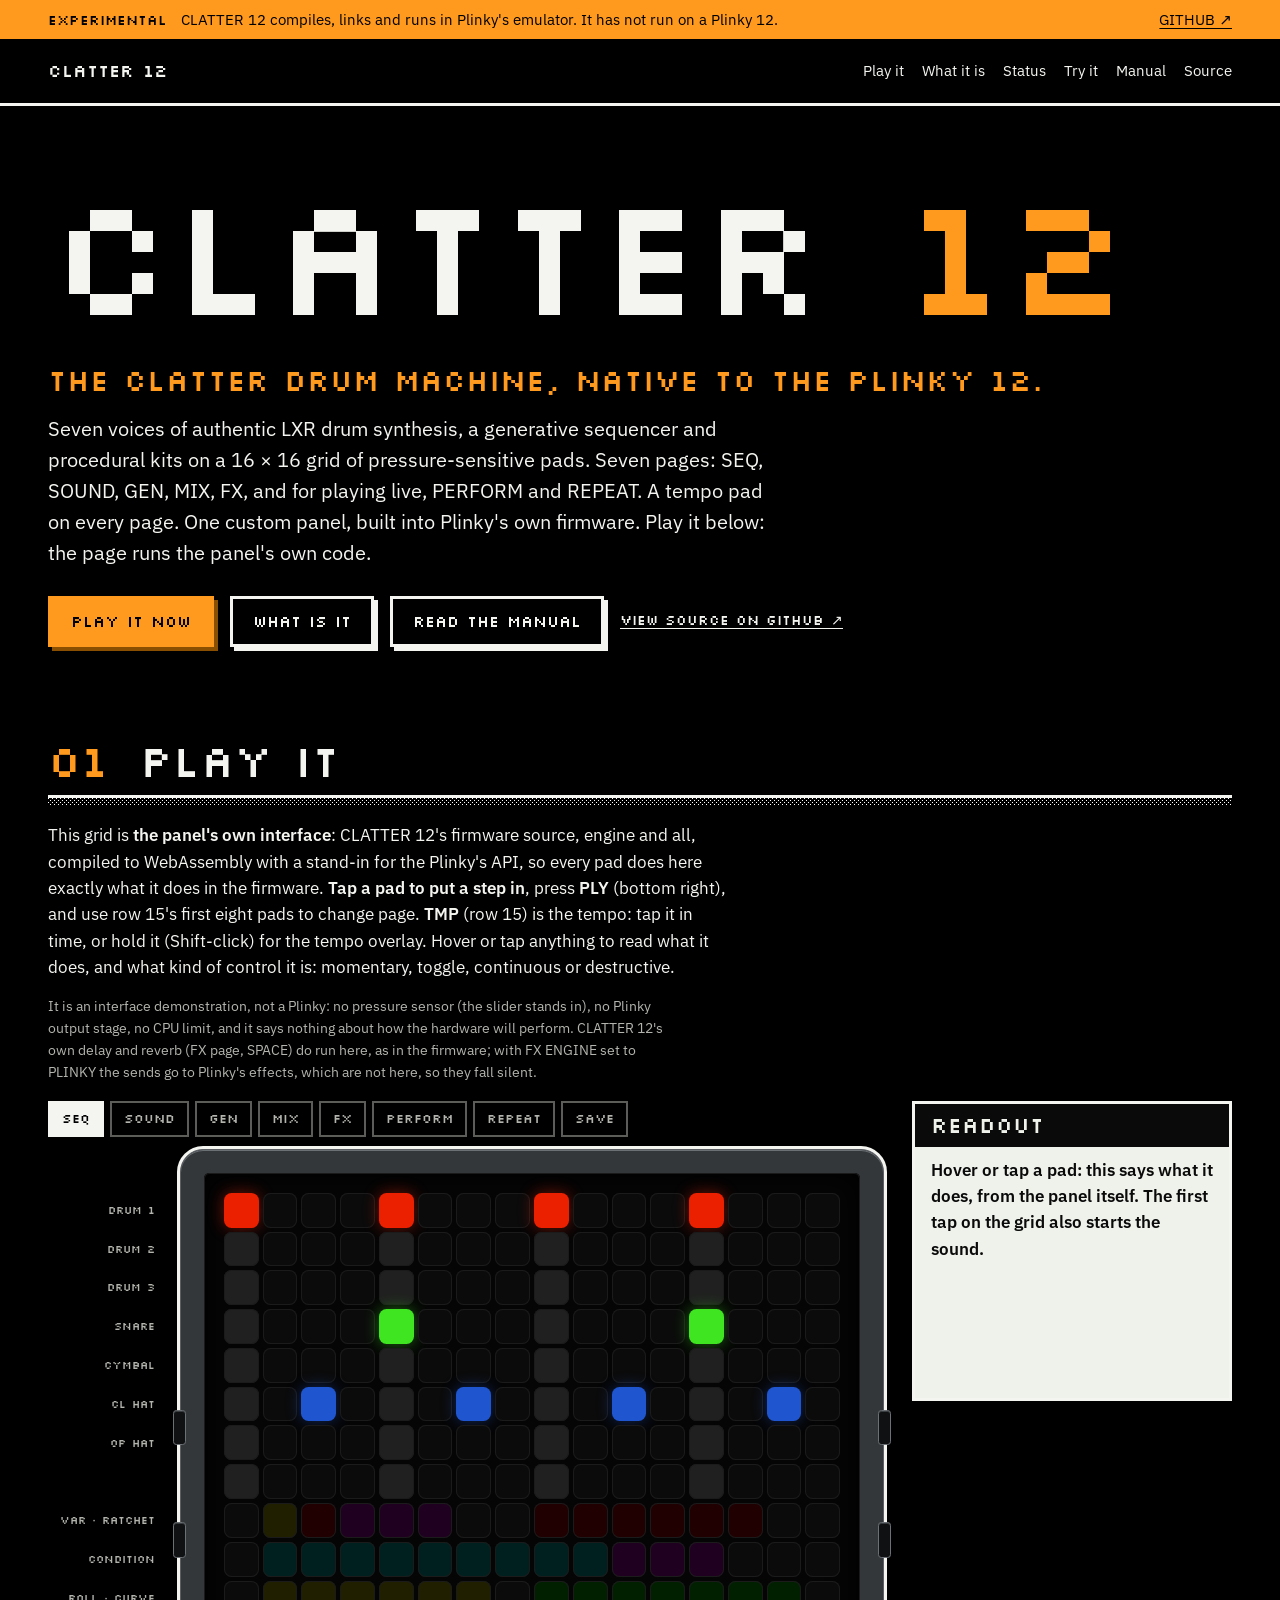
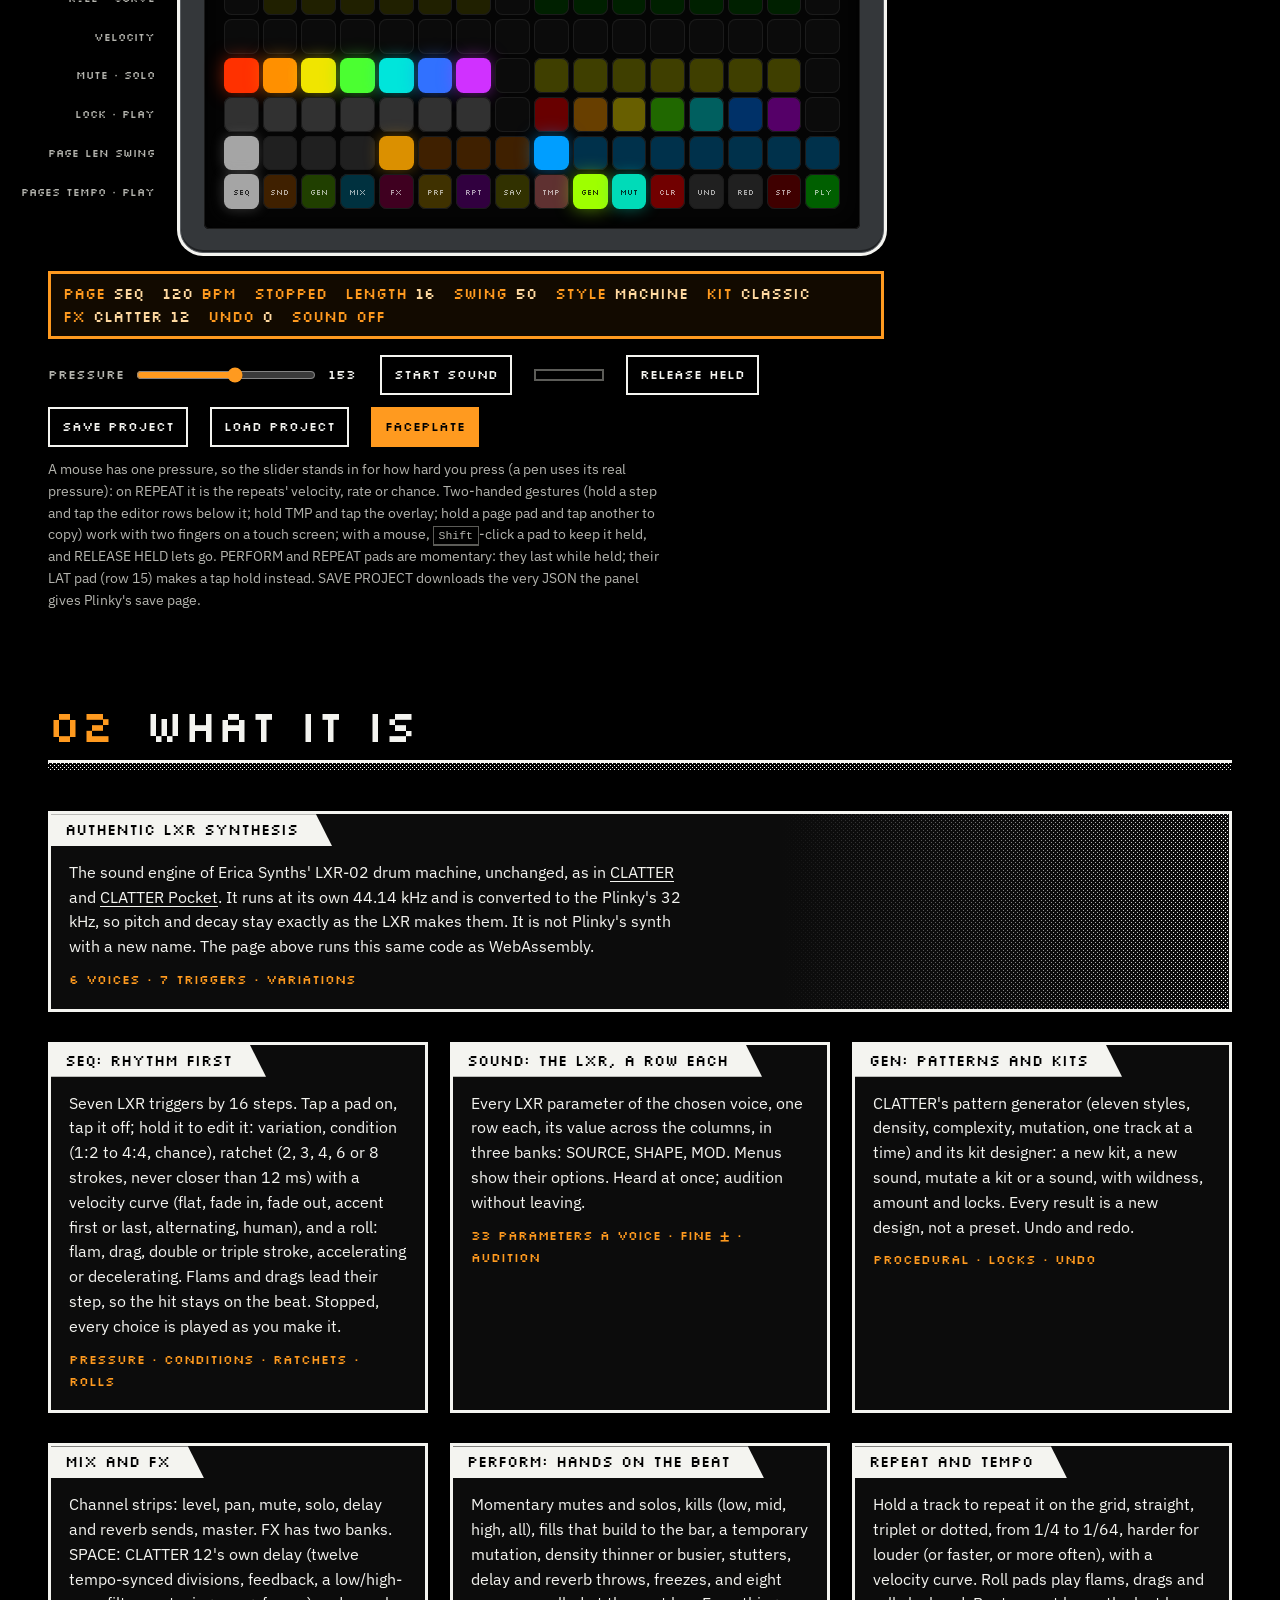
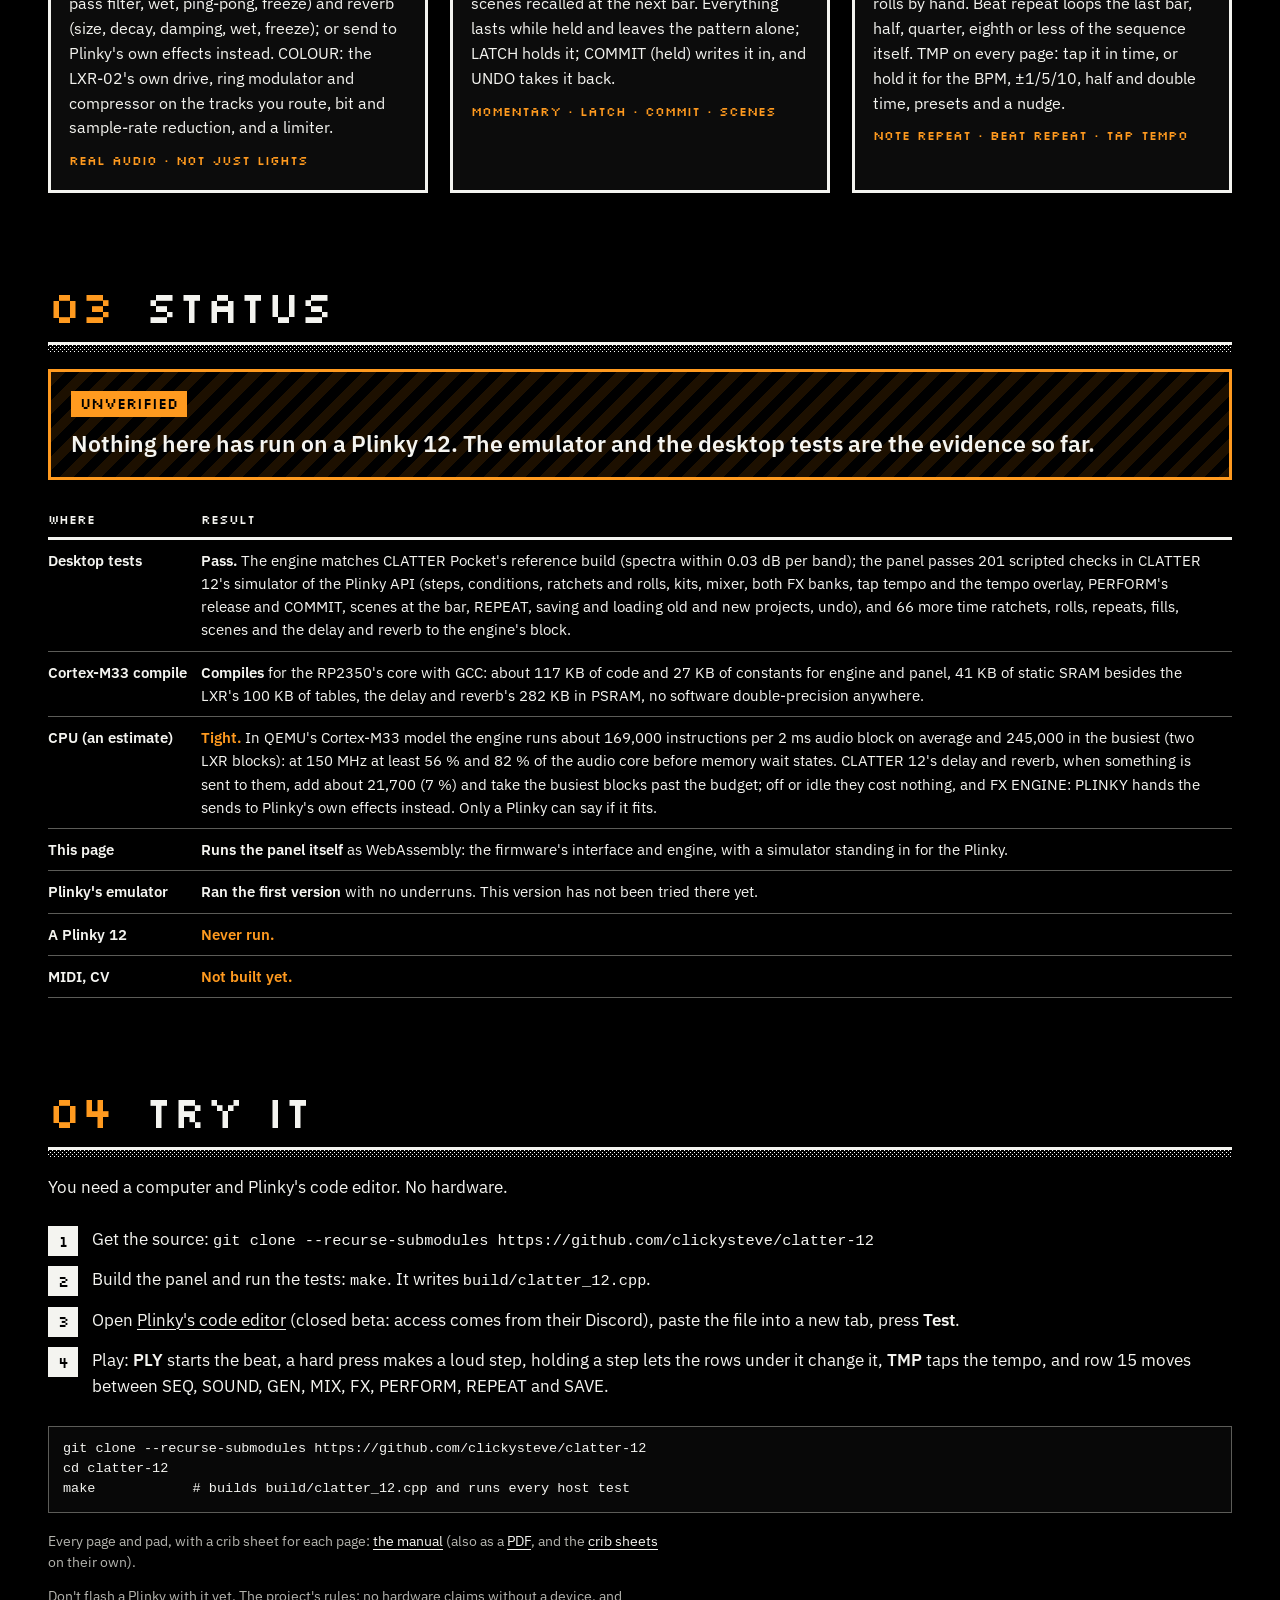
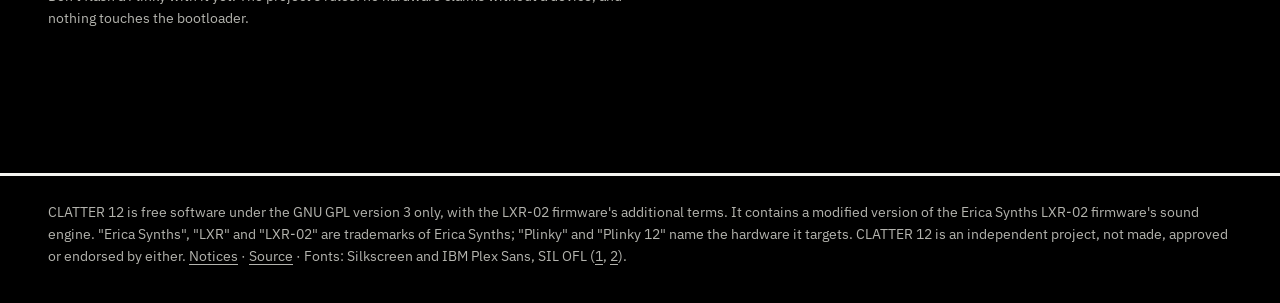
==== commit 47799b3e: "Manual: every page and pad, a crib sheet per page, and PDFs docs/manual/index.html is the CLATTER 12" ====
--- a/docs/index.html
+++ b/docs/index.html
@@ -21,7 +21,7 @@
 <header class="top">
   <a class="brand" href="#main">CLATTER 12</a>
   <nav aria-label="Site">
-    <a href="#grid">Play it</a><a href="#what">What it is</a><a href="#status">Status</a><a href="#try">Try it</a><a href="https://github.com/clickysteve/clatter-12">Source</a>
+    <a href="#grid">Play it</a><a href="#what">What it is</a><a href="#status">Status</a><a href="#try">Try it</a><a href="manual/">Manual</a><a href="https://github.com/clickysteve/clatter-12">Source</a>
   </nav>
 </header>
 
@@ -33,6 +33,7 @@
   <div class="cta">
     <a class="button primary" href="#grid">PLAY IT NOW</a>
     <a class="button" href="#what">WHAT IS IT</a>
+    <a class="button" href="manual/">READ THE MANUAL</a>
     <a class="link" href="https://github.com/clickysteve/clatter-12">VIEW SOURCE ON GITHUB ↗</a>
   </div>
 </section>
@@ -152,6 +153,7 @@
   <pre>git clone --recurse-submodules https://github.com/clickysteve/clatter-12
 cd clatter-12
 make            # builds build/clatter_12.cpp and runs every host test</pre>
+  <p class="fine" style="margin-top:18px">Every page and pad, with a crib sheet for each page: <a href="manual/">the manual</a> (also as a <a href="manual/clatter12-manual.pdf" download>PDF</a>, and the <a href="manual/clatter12-crib-sheets.pdf" download>crib sheets</a> on their own).</p>
   <p class="fine">Don't flash a Plinky with it yet. The project's rules: no hardware claims without a device, and nothing touches the bootloader.</p>
 </section>
 </main>
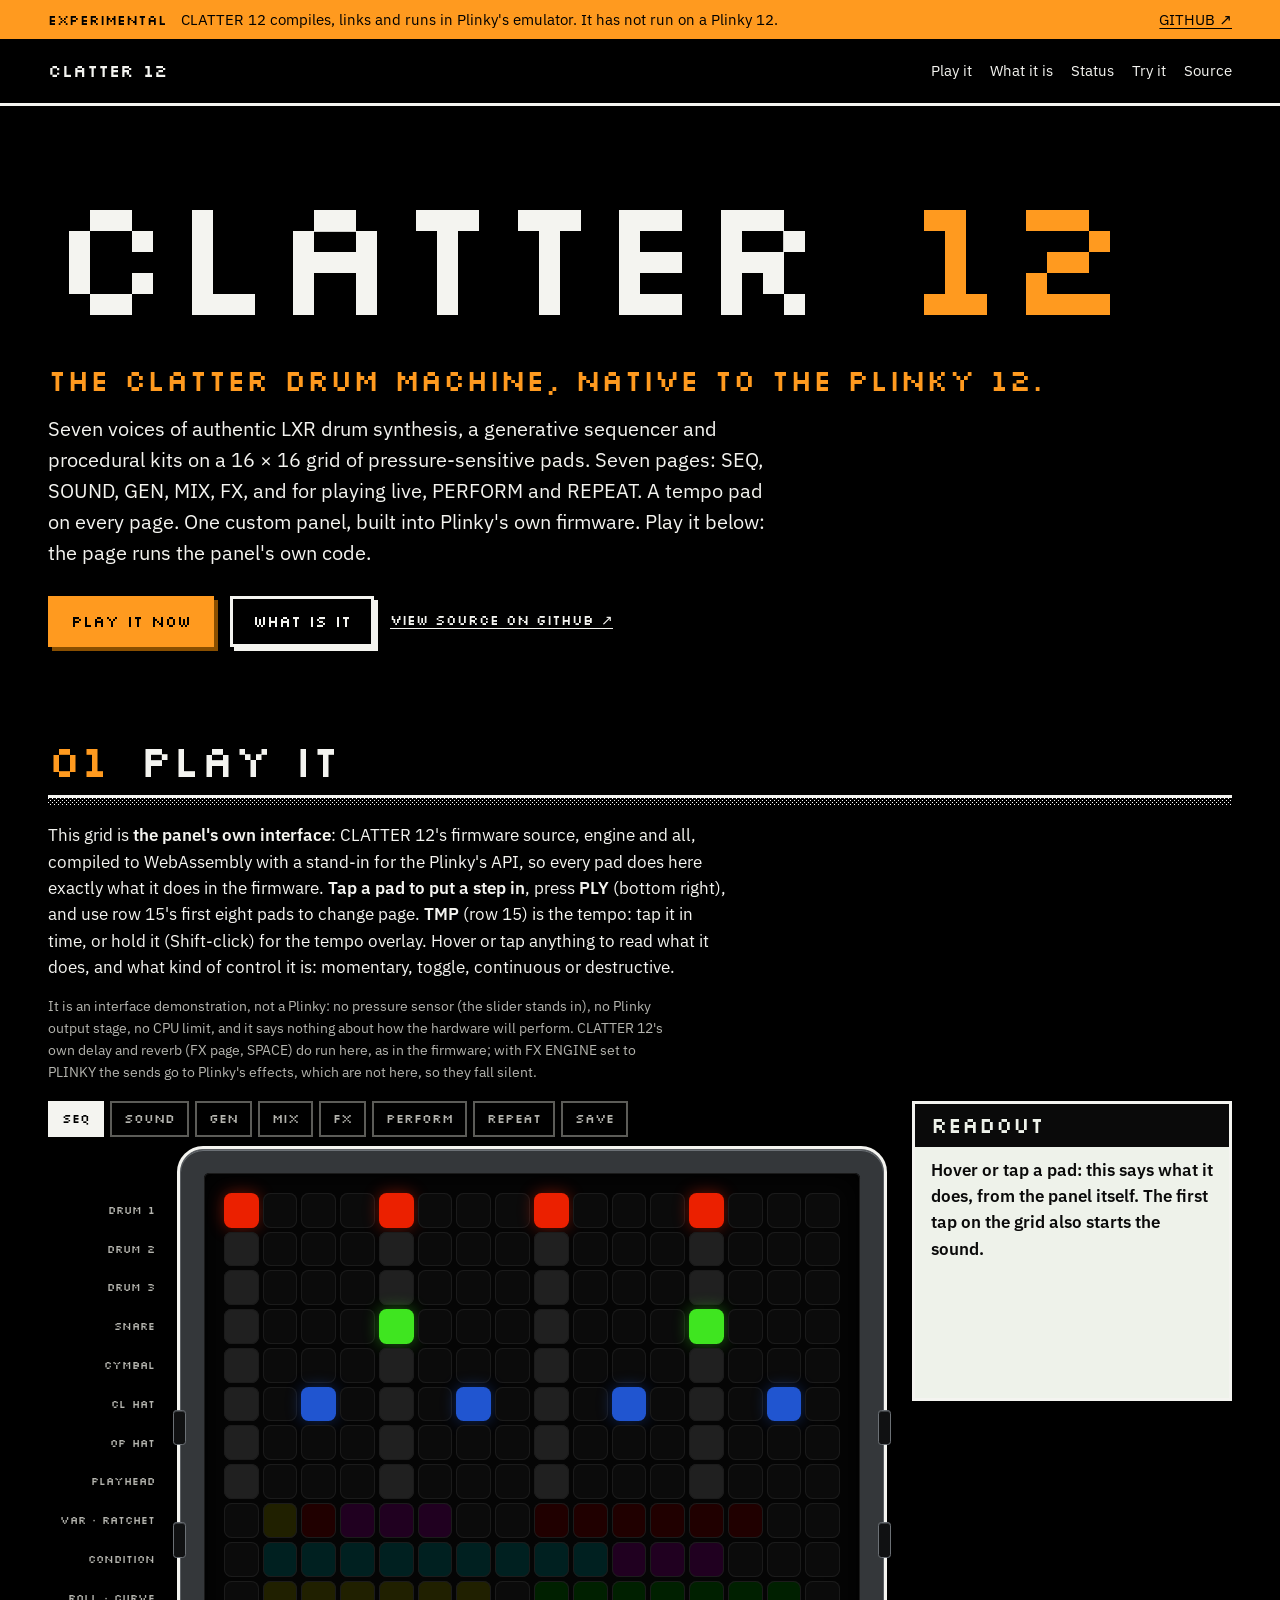
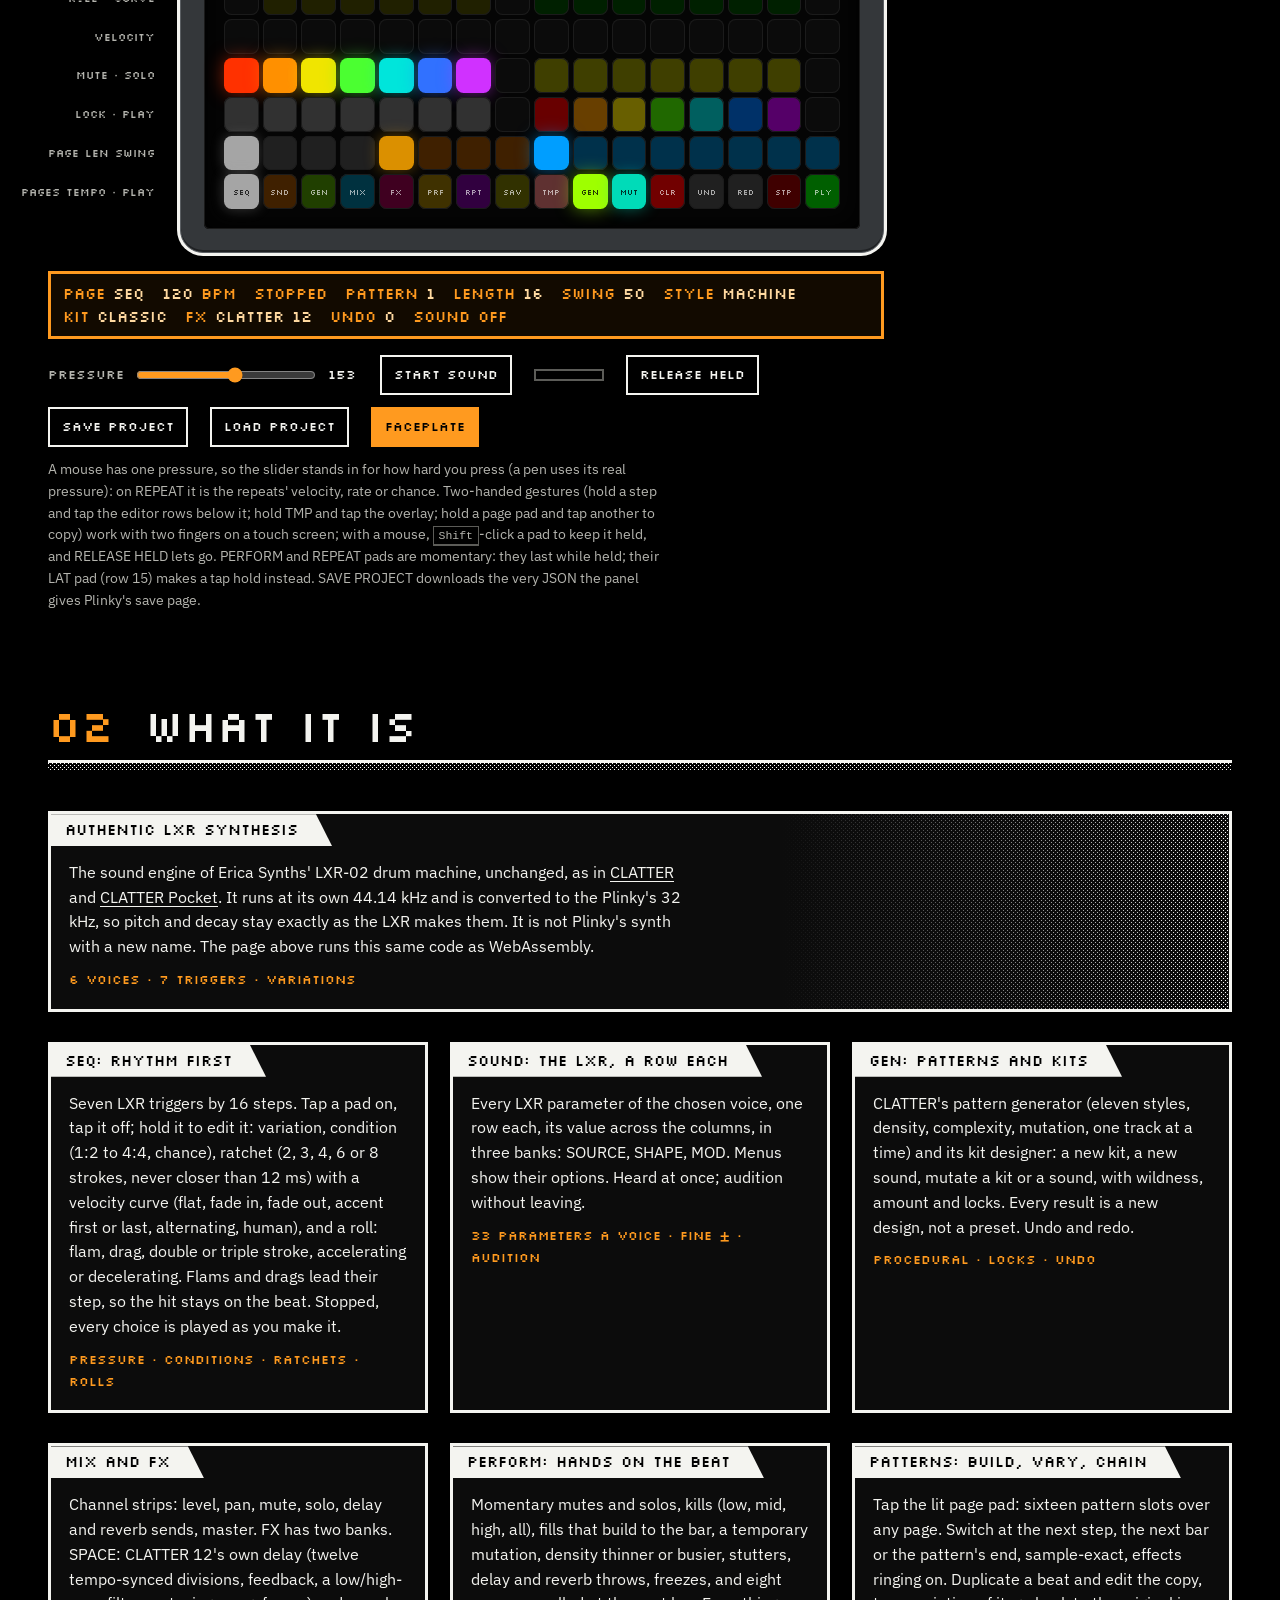
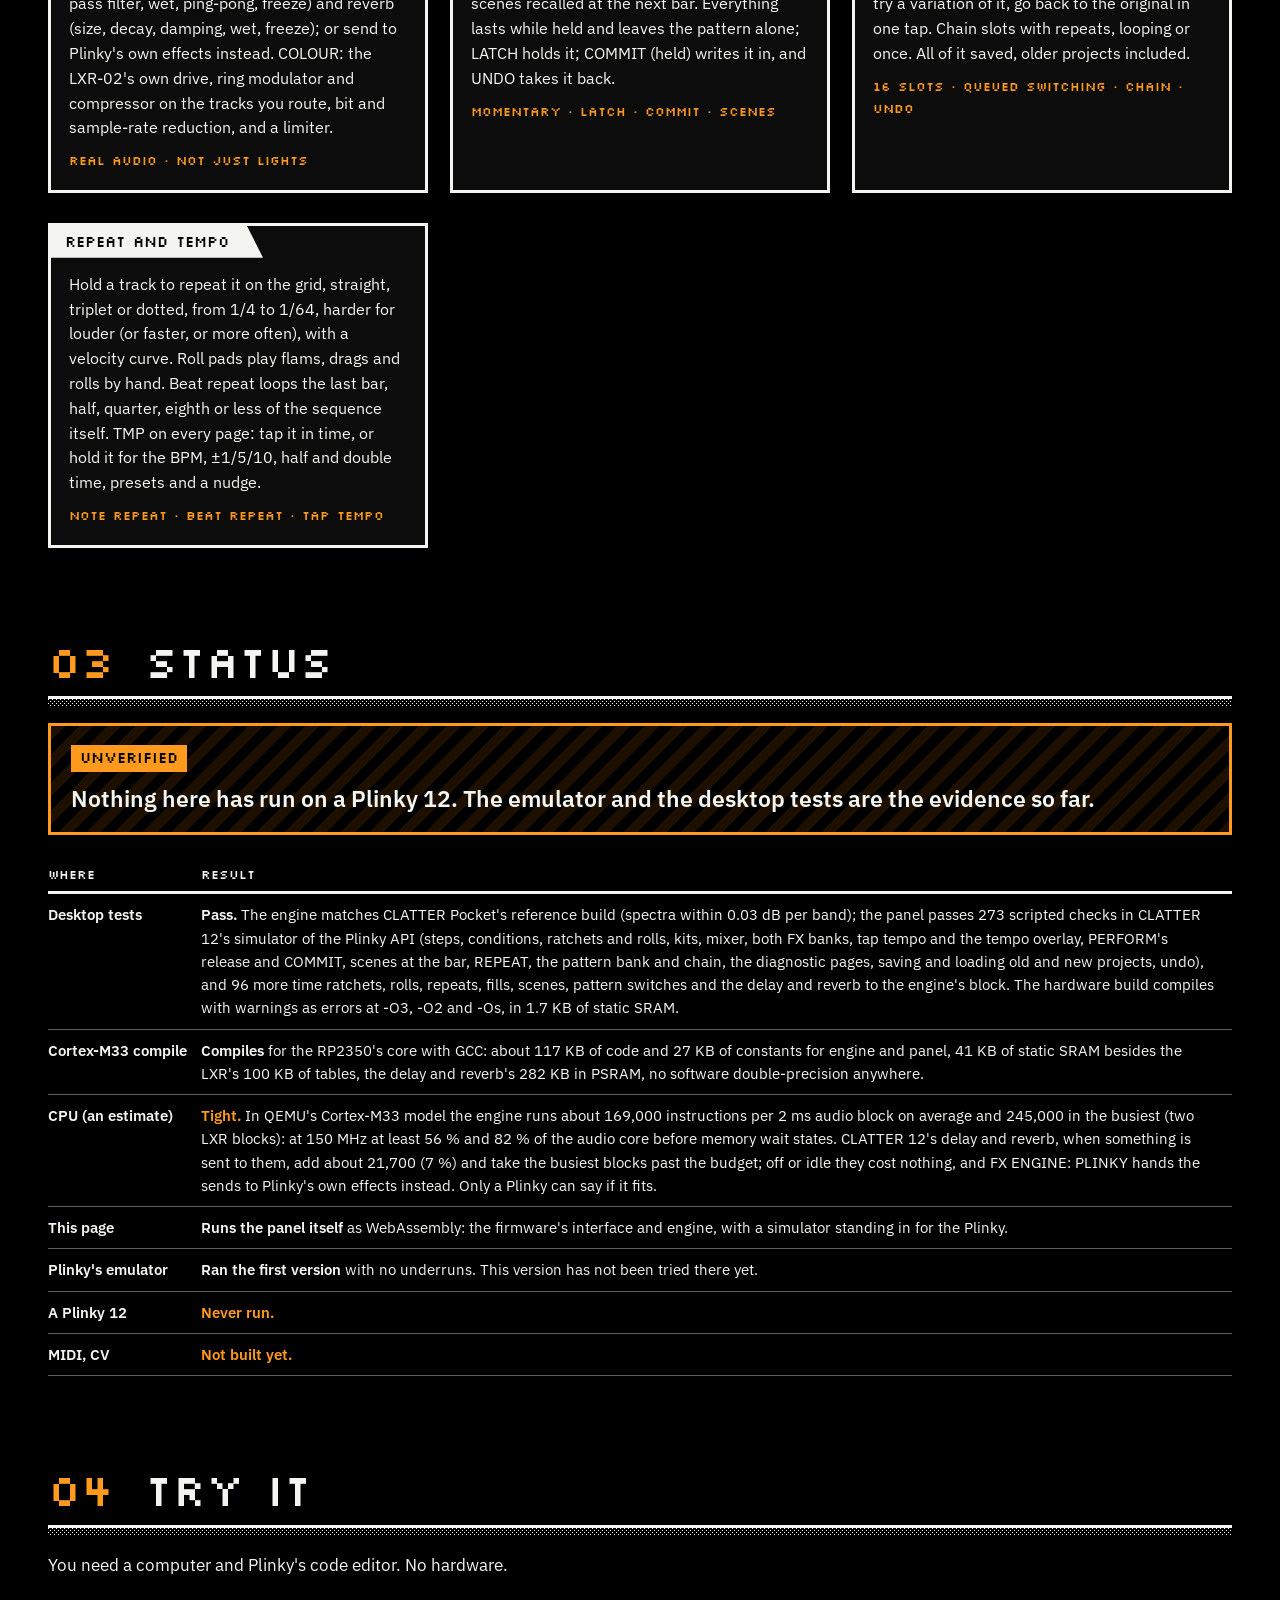
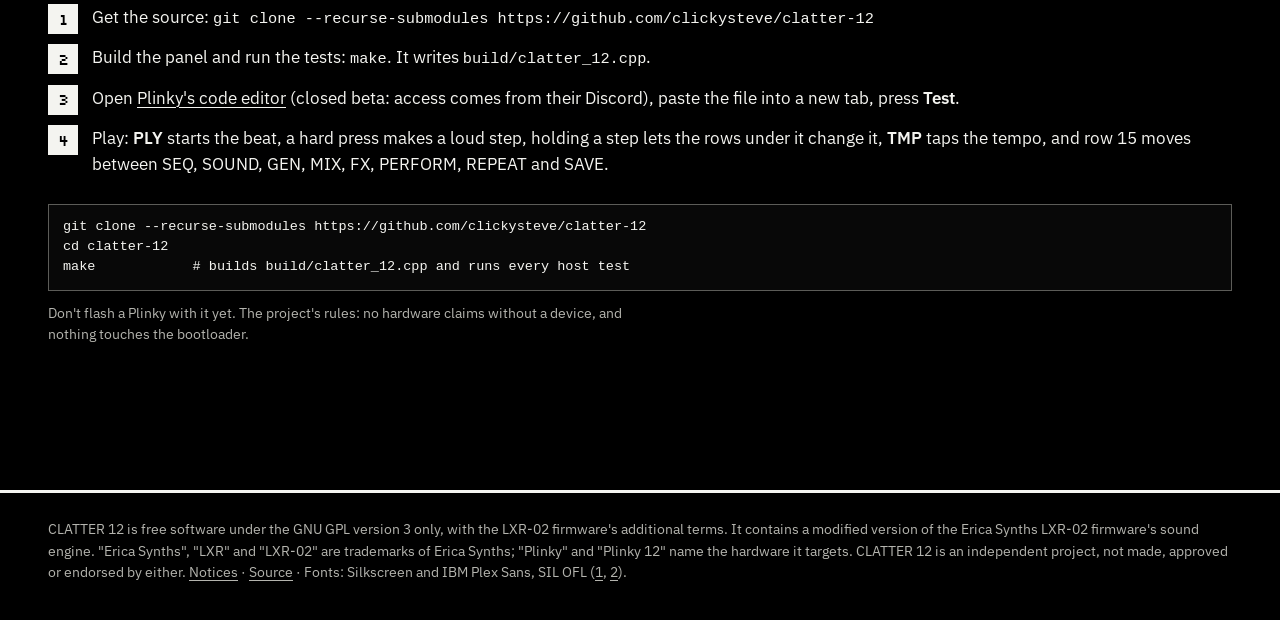
==== commit 5eef99bd: "Pattern banks: 16 slots, queued switching on the step, chains, project version 3 Part 2 of the hardw" ====
--- a/docs/index.html
+++ b/docs/index.html
@@ -21,7 +21,7 @@
 <header class="top">
   <a class="brand" href="#main">CLATTER 12</a>
   <nav aria-label="Site">
-    <a href="#grid">Play it</a><a href="#what">What it is</a><a href="#status">Status</a><a href="#try">Try it</a><a href="manual/">Manual</a><a href="https://github.com/clickysteve/clatter-12">Source</a>
+    <a href="#grid">Play it</a><a href="#what">What it is</a><a href="#status">Status</a><a href="#try">Try it</a><a href="https://github.com/clickysteve/clatter-12">Source</a>
   </nav>
 </header>
 
@@ -33,7 +33,6 @@
   <div class="cta">
     <a class="button primary" href="#grid">PLAY IT NOW</a>
     <a class="button" href="#what">WHAT IS IT</a>
-    <a class="button" href="manual/">READ THE MANUAL</a>
     <a class="link" href="https://github.com/clickysteve/clatter-12">VIEW SOURCE ON GITHUB ↗</a>
   </div>
 </section>
@@ -112,6 +111,11 @@
       <p class="tags">MOMENTARY · LATCH · COMMIT · SCENES</p>
     </article>
     <article class="window">
+      <h3 class="tab">PATTERNS: build, vary, chain</h3>
+      <p>Tap the lit page pad: sixteen pattern slots over any page. Switch at the next step, the next bar or the pattern's end, sample-exact, effects ringing on. Duplicate a beat and edit the copy, try a variation of it, go back to the original in one tap. Chain slots with repeats, looping or once. All of it saved, older projects included.</p>
+      <p class="tags">16 SLOTS · QUEUED SWITCHING · CHAIN · UNDO</p>
+    </article>
+    <article class="window">
       <h3 class="tab">REPEAT and TEMPO</h3>
       <p>Hold a track to repeat it on the grid, straight, triplet or dotted, from 1/4 to 1/64, harder for louder (or faster, or more often), with a velocity curve. Roll pads play flams, drags and rolls by hand. Beat repeat loops the last bar, half, quarter, eighth or less of the sequence itself. TMP on every page: tap it in time, or hold it for the BPM, ±1/5/10, half and double time, presets and a nudge.</p>
       <p class="tags">NOTE REPEAT · BEAT REPEAT · TAP TEMPO</p>
@@ -129,7 +133,7 @@
     <table>
       <thead><tr><th>Where</th><th>Result</th></tr></thead>
       <tbody>
-        <tr><th>Desktop tests</th><td class="ok"><b>Pass.</b> The engine matches CLATTER Pocket's reference build (spectra within 0.03 dB per band); the panel passes 201 scripted checks in CLATTER 12's simulator of the Plinky API (steps, conditions, ratchets and rolls, kits, mixer, both FX banks, tap tempo and the tempo overlay, PERFORM's release and COMMIT, scenes at the bar, REPEAT, saving and loading old and new projects, undo), and 66 more time ratchets, rolls, repeats, fills, scenes and the delay and reverb to the engine's block.</td></tr>
+        <tr><th>Desktop tests</th><td class="ok"><b>Pass.</b> The engine matches CLATTER Pocket's reference build (spectra within 0.03 dB per band); the panel passes 273 scripted checks in CLATTER 12's simulator of the Plinky API (steps, conditions, ratchets and rolls, kits, mixer, both FX banks, tap tempo and the tempo overlay, PERFORM's release and COMMIT, scenes at the bar, REPEAT, the pattern bank and chain, the diagnostic pages, saving and loading old and new projects, undo), and 96 more time ratchets, rolls, repeats, fills, scenes, pattern switches and the delay and reverb to the engine's block. The hardware build compiles with warnings as errors at -O3, -O2 and -Os, in 1.7 KB of static SRAM.</td></tr>
         <tr><th>Cortex-M33 compile</th><td class="ok"><b>Compiles</b> for the RP2350's core with GCC: about 117 KB of code and 27 KB of constants for engine and panel, 41 KB of static SRAM besides the LXR's 100 KB of tables, the delay and reverb's 282 KB in PSRAM, no software double-precision anywhere.</td></tr>
         <tr><th>CPU (an estimate)</th><td class="no"><b>Tight.</b> In QEMU's Cortex-M33 model the engine runs about 169,000 instructions per 2 ms audio block on average and 245,000 in the busiest (two LXR blocks): at 150 MHz at least 56 % and 82 % of the audio core before memory wait states. CLATTER 12's delay and reverb, when something is sent to them, add about 21,700 (7 %) and take the busiest blocks past the budget; off or idle they cost nothing, and FX ENGINE: PLINKY hands the sends to Plinky's own effects instead. Only a Plinky can say if it fits.</td></tr>
         <tr><th>This page</th><td class="ok"><b>Runs the panel itself</b> as WebAssembly: the firmware's interface and engine, with a simulator standing in for the Plinky.</td></tr>
@@ -153,7 +157,6 @@
   <pre>git clone --recurse-submodules https://github.com/clickysteve/clatter-12
 cd clatter-12
 make            # builds build/clatter_12.cpp and runs every host test</pre>
-  <p class="fine" style="margin-top:18px">Every page and pad, with a crib sheet for each page: <a href="manual/">the manual</a> (also as a <a href="manual/clatter12-manual.pdf" download>PDF</a>, and the <a href="manual/clatter12-crib-sheets.pdf" download>crib sheets</a> on their own).</p>
   <p class="fine">Don't flash a Plinky with it yet. The project's rules: no hardware claims without a device, and nothing touches the bootloader.</p>
 </section>
 </main>
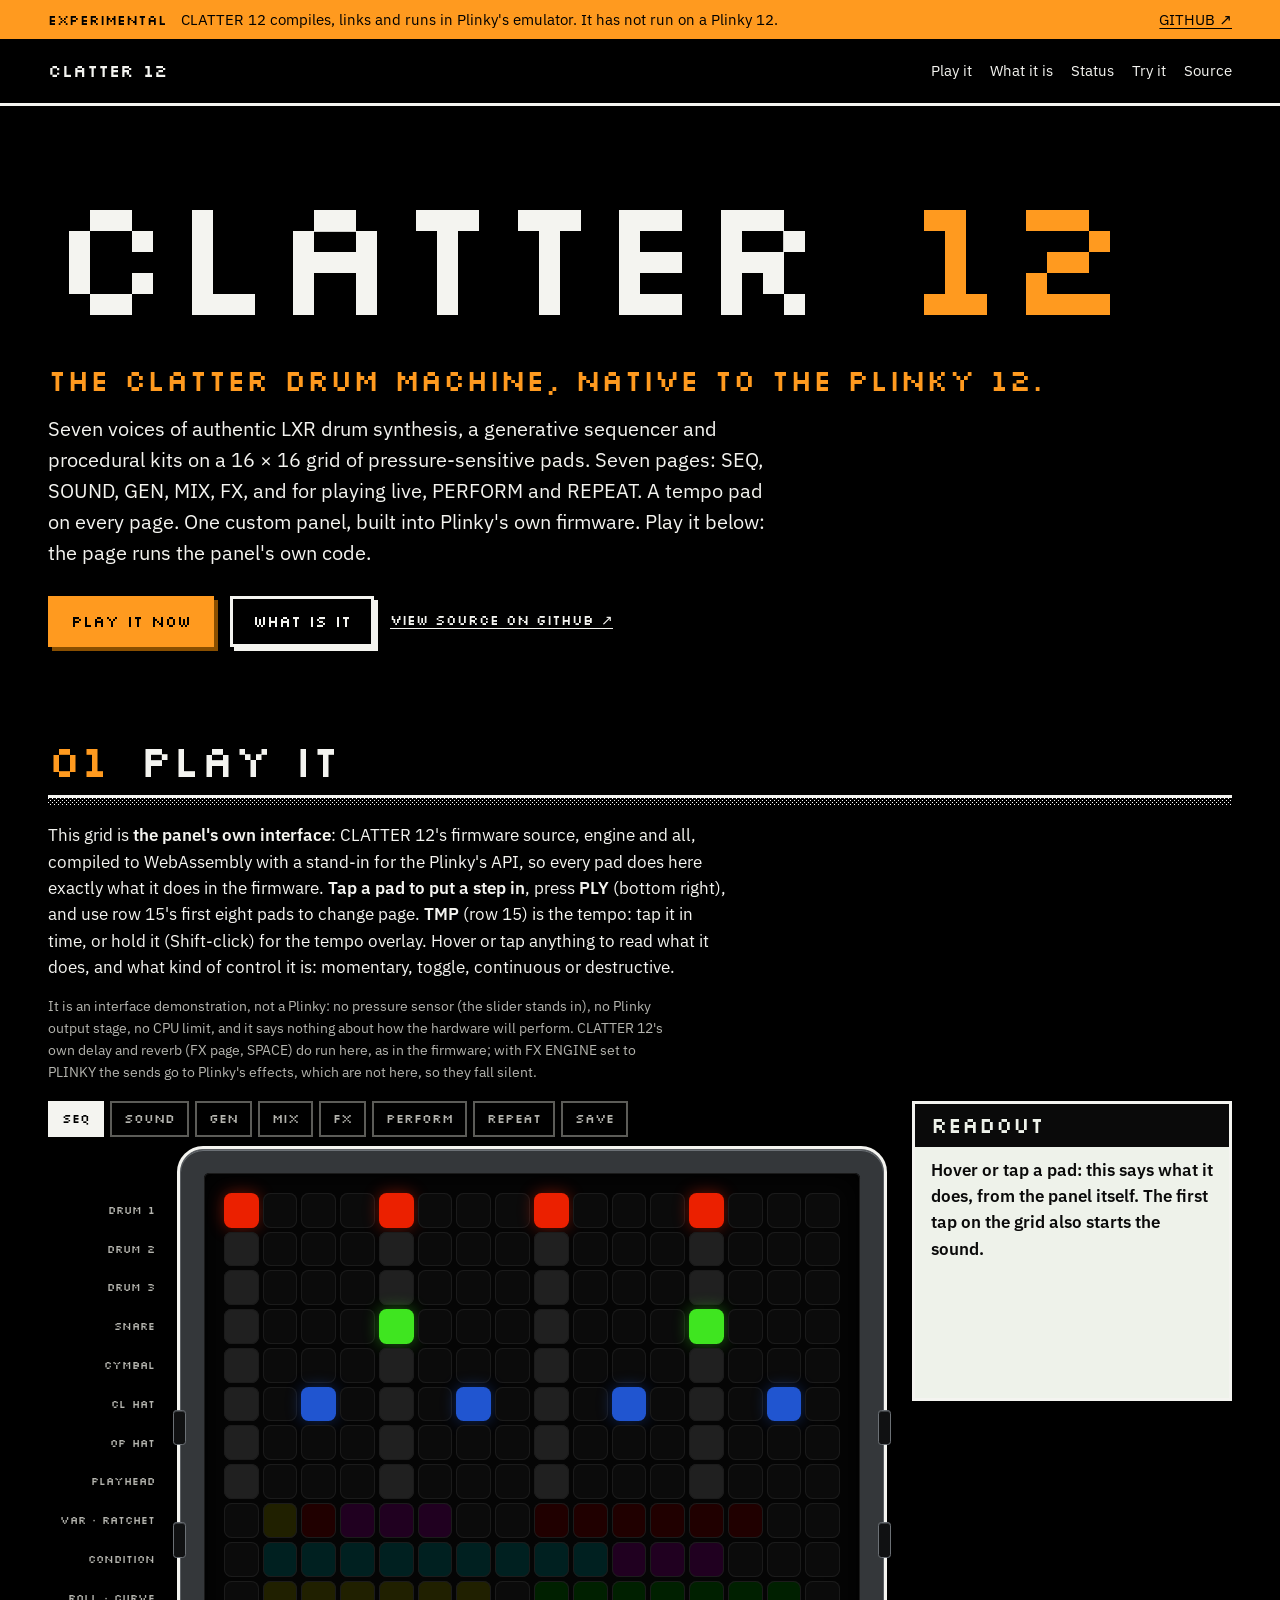
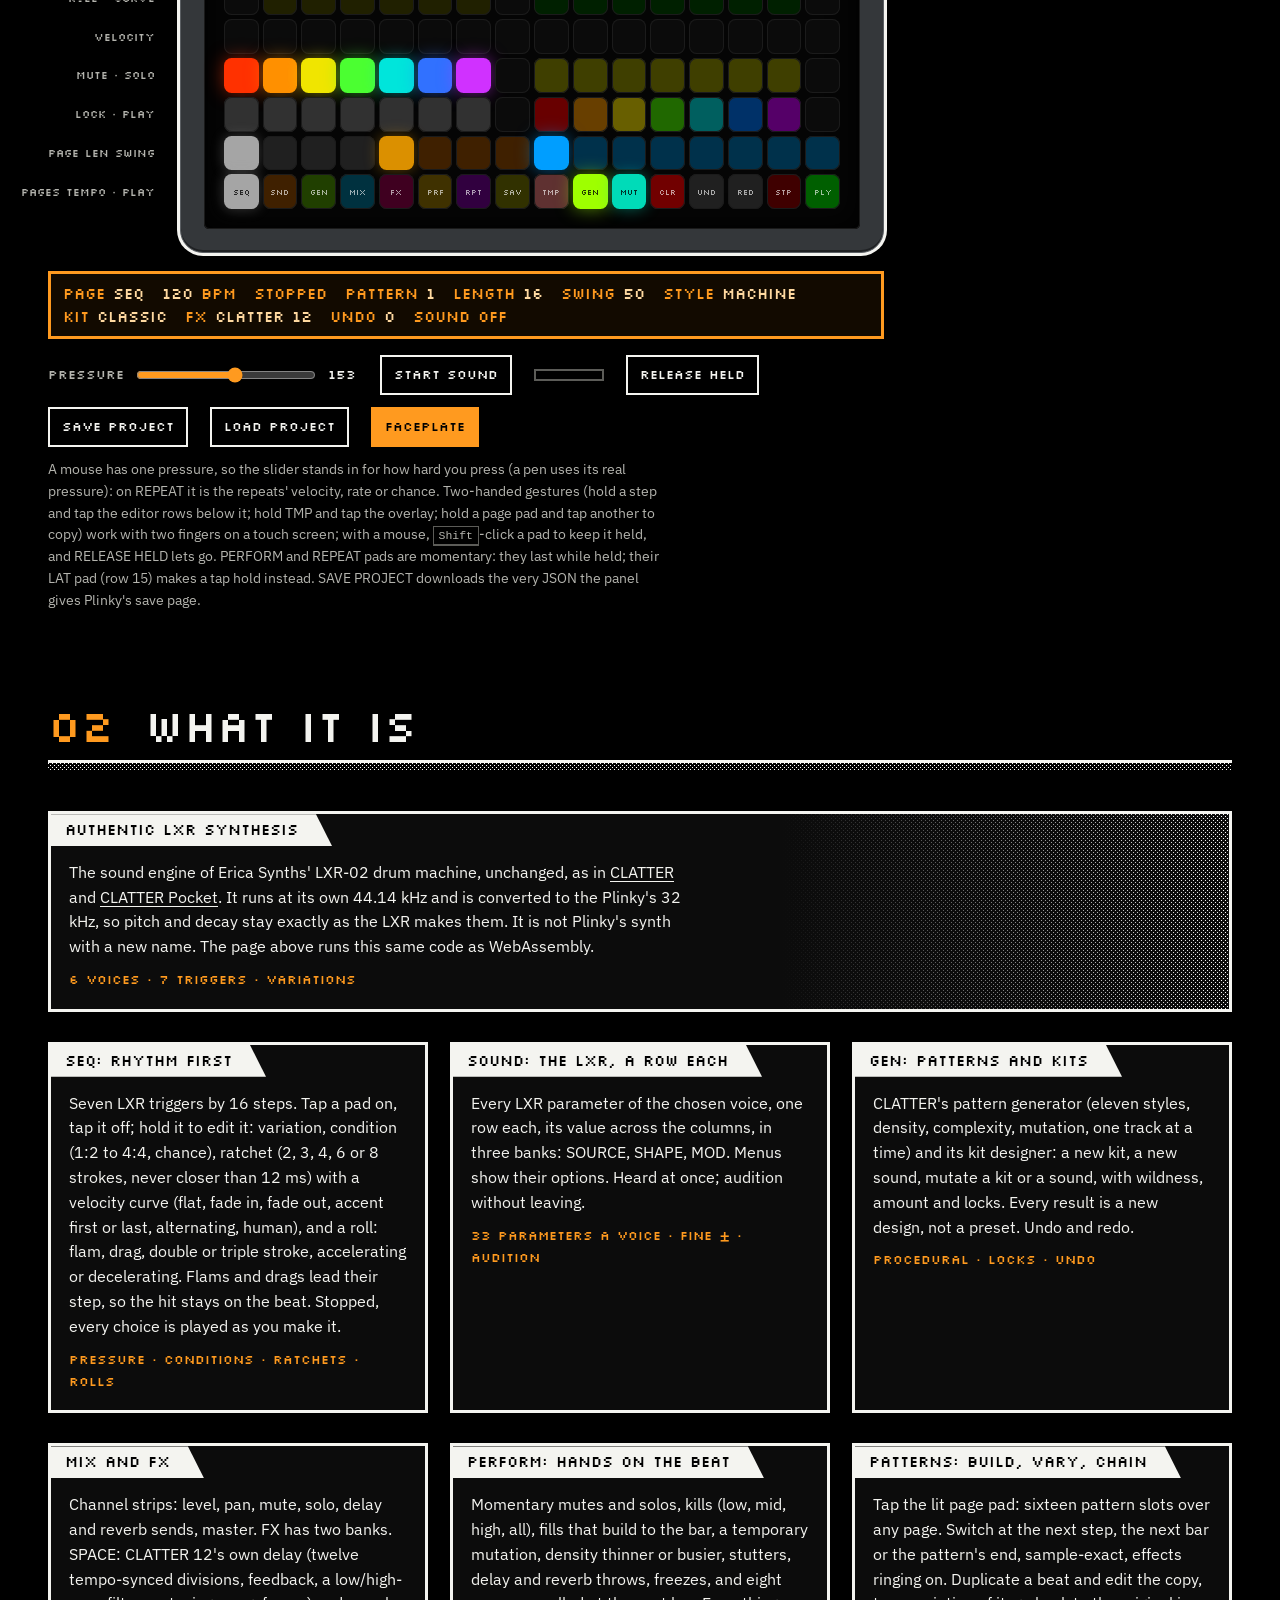
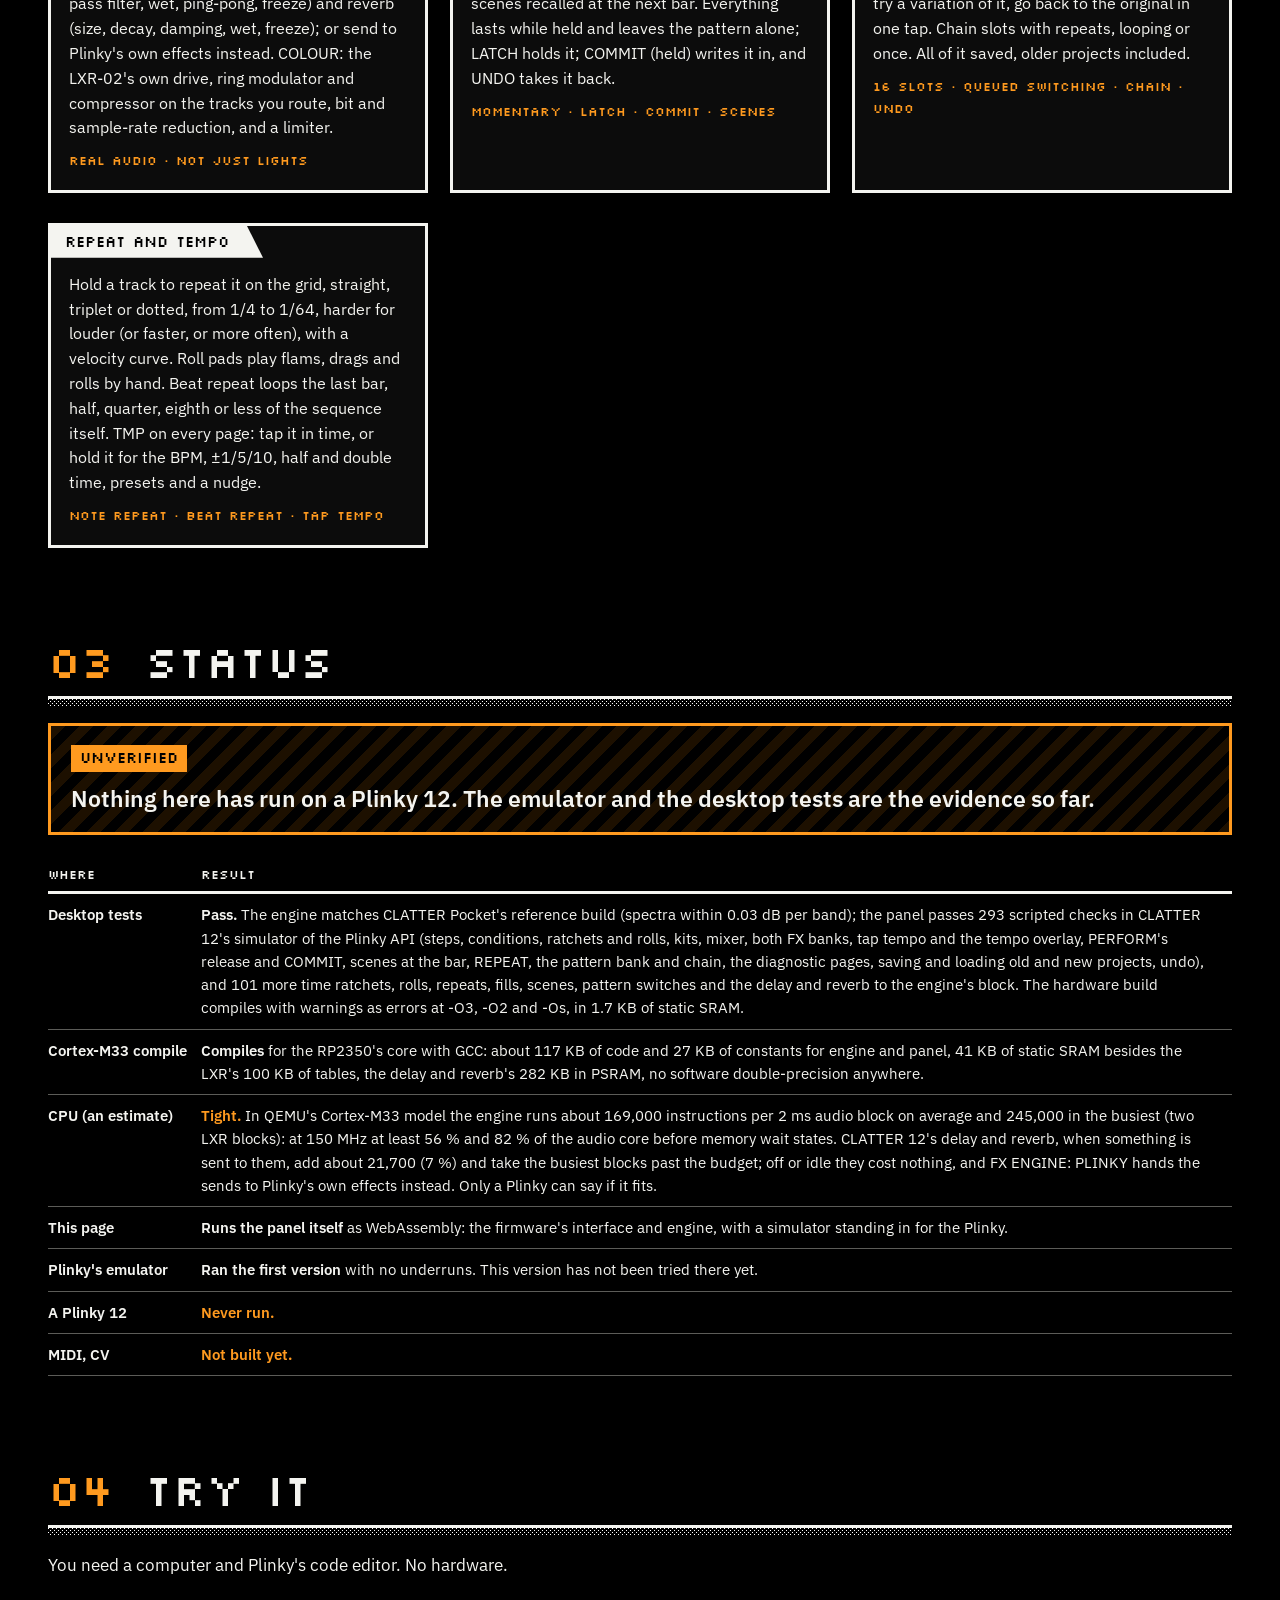
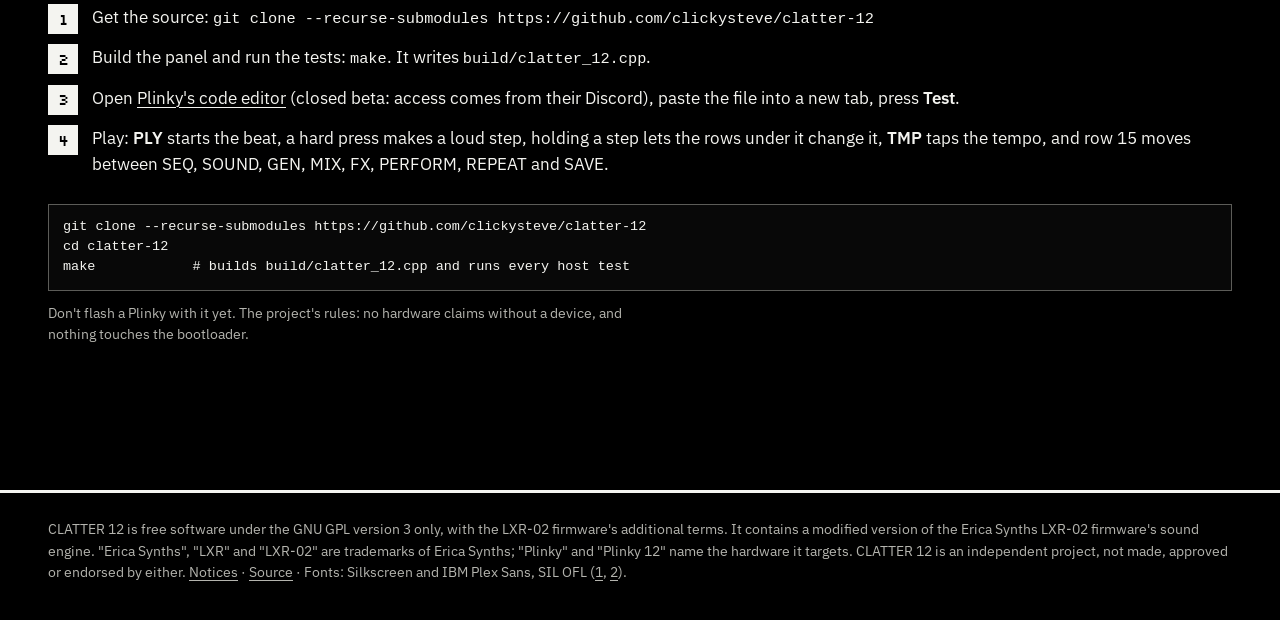
==== commit 0e99ea49: "Small fixes after the review: reset gesture, bounded retries, save from a copy - Diagnostics reset: " ====
--- a/docs/index.html
+++ b/docs/index.html
@@ -133,7 +133,7 @@
     <table>
       <thead><tr><th>Where</th><th>Result</th></tr></thead>
       <tbody>
-        <tr><th>Desktop tests</th><td class="ok"><b>Pass.</b> The engine matches CLATTER Pocket's reference build (spectra within 0.03 dB per band); the panel passes 273 scripted checks in CLATTER 12's simulator of the Plinky API (steps, conditions, ratchets and rolls, kits, mixer, both FX banks, tap tempo and the tempo overlay, PERFORM's release and COMMIT, scenes at the bar, REPEAT, the pattern bank and chain, the diagnostic pages, saving and loading old and new projects, undo), and 96 more time ratchets, rolls, repeats, fills, scenes, pattern switches and the delay and reverb to the engine's block. The hardware build compiles with warnings as errors at -O3, -O2 and -Os, in 1.7 KB of static SRAM.</td></tr>
+        <tr><th>Desktop tests</th><td class="ok"><b>Pass.</b> The engine matches CLATTER Pocket's reference build (spectra within 0.03 dB per band); the panel passes 293 scripted checks in CLATTER 12's simulator of the Plinky API (steps, conditions, ratchets and rolls, kits, mixer, both FX banks, tap tempo and the tempo overlay, PERFORM's release and COMMIT, scenes at the bar, REPEAT, the pattern bank and chain, the diagnostic pages, saving and loading old and new projects, undo), and 101 more time ratchets, rolls, repeats, fills, scenes, pattern switches and the delay and reverb to the engine's block. The hardware build compiles with warnings as errors at -O3, -O2 and -Os, in 1.7 KB of static SRAM.</td></tr>
         <tr><th>Cortex-M33 compile</th><td class="ok"><b>Compiles</b> for the RP2350's core with GCC: about 117 KB of code and 27 KB of constants for engine and panel, 41 KB of static SRAM besides the LXR's 100 KB of tables, the delay and reverb's 282 KB in PSRAM, no software double-precision anywhere.</td></tr>
         <tr><th>CPU (an estimate)</th><td class="no"><b>Tight.</b> In QEMU's Cortex-M33 model the engine runs about 169,000 instructions per 2 ms audio block on average and 245,000 in the busiest (two LXR blocks): at 150 MHz at least 56 % and 82 % of the audio core before memory wait states. CLATTER 12's delay and reverb, when something is sent to them, add about 21,700 (7 %) and take the busiest blocks past the budget; off or idle they cost nothing, and FX ENGINE: PLINKY hands the sends to Plinky's own effects instead. Only a Plinky can say if it fits.</td></tr>
         <tr><th>This page</th><td class="ok"><b>Runs the panel itself</b> as WebAssembly: the firmware's interface and engine, with a simulator standing in for the Plinky.</td></tr>
